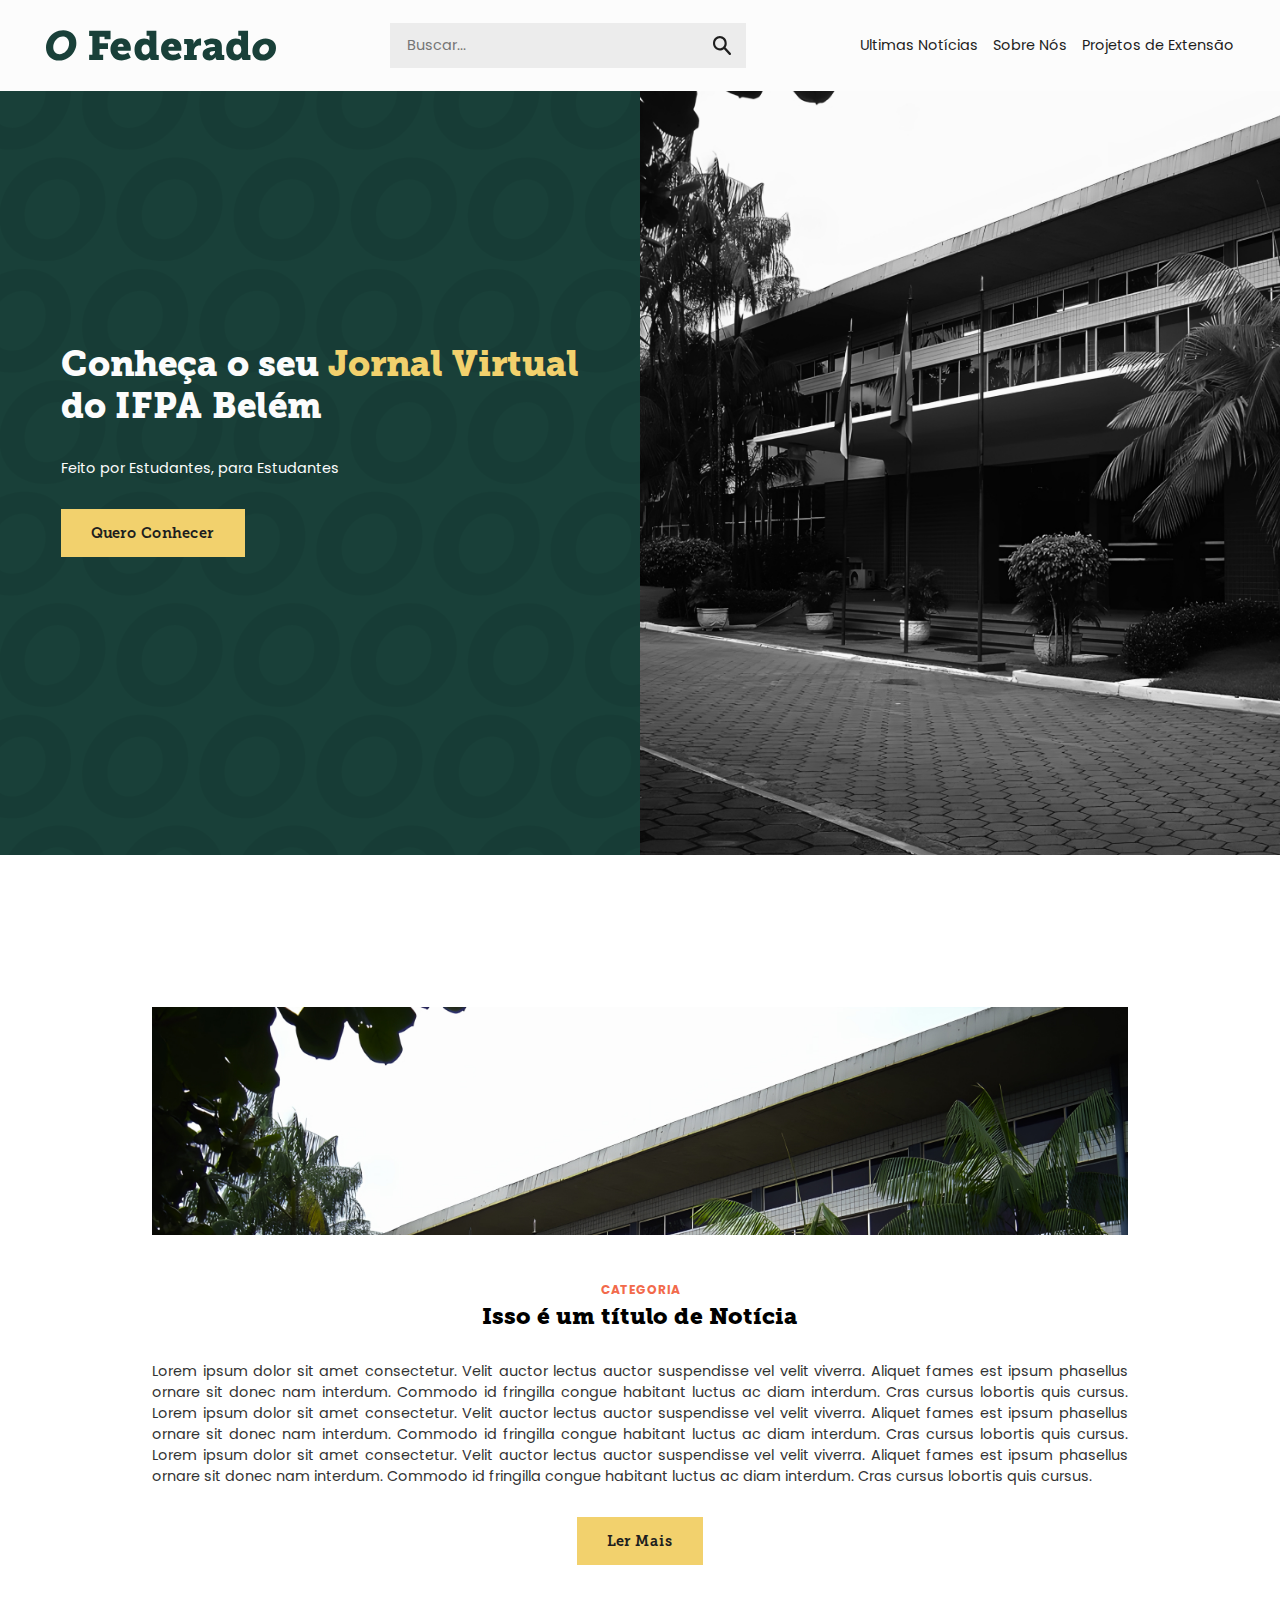
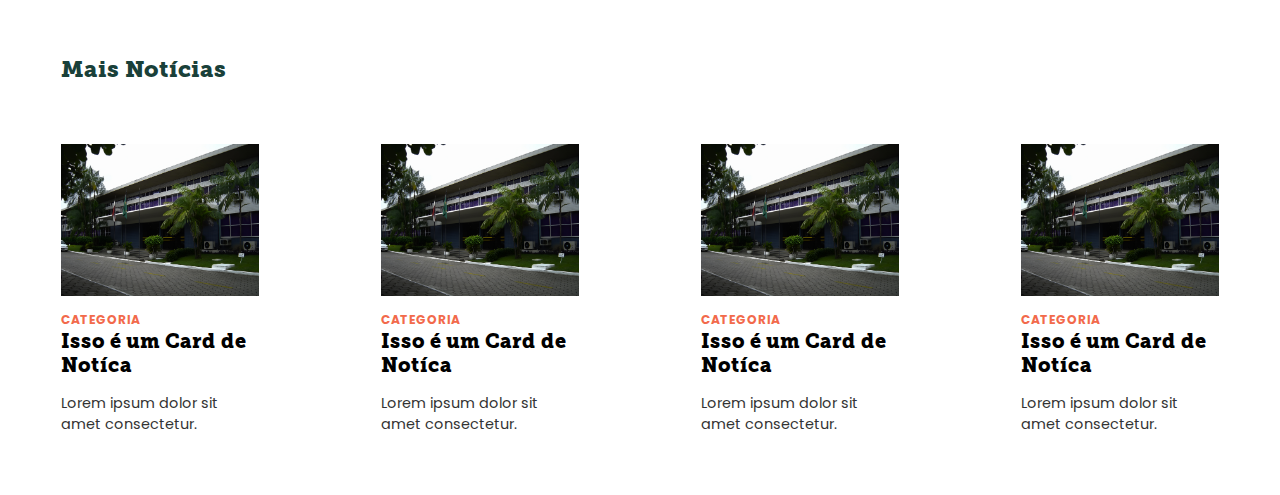
==== index.html @ c28ea8e1 "." ====
<!DOCTYPE html>
<html lang="pt">
  <head>
    <meta charset="UTF-8" />
    <meta name="viewport" content="width=device-width, initial-scale=1.0" />
    <title>O Federado</title>
    <link rel="stylesheet" href="styles/header.css" />
    <link rel="stylesheet" href="styles/home.css">
    <link rel="shortcut icon" href="images/favicon.png" type="image/x-icon" />
    <script defer src="scripts/menu.js"></script>
  </head>
  <body>
    <header class="header_desktop">
      <a href="" class="logo_desktop"
        ><img class="logo_img" src="images/logo.svg" alt=""
      /></a>

      <form action="post" class="search_box">
        <input class="search" type="search" placeholder="Buscar..." />
        <img class="search_btn_icon" src="images/search.svg" alt="" />
      </form>

      <nav class="menu_desktop">
        <li><a href="">Ultimas Notícias</a></li>
        <li><a href="">Sobre Nós</a></li>
        <li><a href="">Projetos de Extensão</a></li>
      </nav>
    </header>

    <header class="header_mobile">
      <a href="" class="logo_mobile"
        ><img class="logo_img" src="images/logo.svg" alt=""
      /></a>

      <img  class="menu_icon" src="images/menu.svg" alt="" onclick="openMenu()"/>
      
    </header>
    <div id="menu_mobile" class="menu_mobile menu_hiddem">
      <div class="top_content">
        <img class="close_icon" src="images/close_icon.svg" alt="" onclick="openMenu()"/>

        <form action="post" class="search_box">
          <input class="search" type="search" placeholder="Buscar..." />
          <img class="search_btn_icon" src="images/search.svg" alt="" />
        </form>

        <nav class="nav_mobile">
          <li><a href="">Ultimas Notícias</a></li>
          <li><a href="">Sobre Nós</a></li>
          <li><a href="">Projetos de Extensão</a></li>
        </nav>
      </div>

      <div class="social_content">
        <span class="social insta"
          ><img src="images/instagram_icon.svg" alt=""
        /></span>
        <span class="social x"><img src="images/x_icon.svg" alt="" /></span>
      </div>
    </div>

    <section class="hero_section">
        <div class="hero_content">
            <h1>Conheça o seu <b>Jornal Virtual</b> do IFPA Belém</h1>
            <h4>Feito por Estudantes, para Estudantes</h4>
            <a href="" class="primary_btn">Quero Conhecer</a>
        </div>
        <div class="hero_img"></div>
    </section>
    
    <section class="ultima_noticia">
        <div class="top_noticia">
            <div class="titulo_noticia">
                <h6>CATEGORIA</h6>
                <h2>Isso é um título de Notícia</h2>
            </div>
            <div class="img_noticia"></div>
        </div>
        <div class="conteudo_noticia"> <p>Lorem ipsum dolor sit amet consectetur. Velit auctor lectus auctor suspendisse vel velit viverra. Aliquet fames est ipsum phasellus ornare sit donec nam interdum. Commodo id fringilla congue habitant luctus ac diam interdum. Cras cursus lobortis quis cursus. Lorem ipsum dolor sit amet consectetur. Velit auctor lectus auctor suspendisse vel velit viverra. Aliquet fames est ipsum phasellus ornare sit donec nam interdum. Commodo id fringilla congue habitant luctus ac diam interdum. Cras cursus lobortis quis cursus. Lorem ipsum dolor sit amet consectetur. Velit auctor lectus auctor suspendisse vel velit viverra. Aliquet fames est ipsum phasellus ornare sit donec nam interdum. Commodo id fringilla congue habitant luctus ac diam interdum. Cras cursus lobortis quis cursus.</p>
        </div>
        <a href="" class="primary_btn">Ler Mais</a>
    </section>

    <section class="mais_noticias">
        <h3>Mais Notícias</h3>
        <div class="grid_noticias">
            <a class="card_noticia">
                <div class="card_img"></div>
                <div class="title_card">
                    <h6>CATEGORIA</h6>
                    <h4>Isso é um Card de Notíca</h4>
                </div>
                <p>Lorem ipsum dolor sit amet consectetur. </p>
            </a>
            <a class="card_noticia">
                <div class="card_img"></div>
                <div class="title_card">
                    <h6>CATEGORIA</h6>
                    <h4>Isso é um Card de Notíca</h4>
                </div>
                <p>Lorem ipsum dolor sit amet consectetur. </p>
            </a>
            <a class="card_noticia">
                <div class="card_img"></div>
                <div class="title_card">
                    <h6>CATEGORIA</h6>
                    <h4>Isso é um Card de Notíca</h4>
                </div>
                <p>Lorem ipsum dolor sit amet consectetur. </p>
            </a>
            <a class="card_noticia">
                <div class="card_img"></div>
                <div class="title_card">
                    <h6>CATEGORIA</h6>
                    <h4>Isso é um Card de Notíca</h4>
                </div>
                <p>Lorem ipsum dolor sit amet consectetur. </p>
            </a>
        </div>
    </section>

    
    </body>
</html>
---- styles/header.css ----
@import url('https://fonts.googleapis.com/css2?family=Poppins:wght@200;300;400;500;600;700;800;900&display=swap');

:root{
    --verde: #194039;
    --amarelo: #F2D16D;
    --ouro: #D9AA55;
    --salmao: #F26A4B;
    --branco: #FCFCFC;
    --preto: #1E1E1E;
    --cinza: #333333;
    --cinza-claro: #ececec;
}

*{
    border: none;
    outline: none;
    margin: 0;
    text-decoration: none;
    box-sizing: border-box;
    list-style: none;
    font-family: 'Poppins';
    font-size: 1rem;
    transition: all 300ms ease-in-out;
}

.header_mobile{
    display: none;
}

.menu_mobile{
    display: none;
}

.header_desktop{
    width: 100%;
    height: 3rem;
    position: fixed;
    z-index: 0;
    background-color: var(--branco);
    display: flex;
    flex-direction: row;
    align-items: center;
    padding: 3rem;
    justify-content: space-between;
}

.logo_desktop{
    height: 2rem;
}

.logo_img{
    height: 100%;
}

.menu_desktop{
    display: flex;
    flex-direction: row;
    align-items: center;
    gap: 1rem;
}

.menu_desktop a{
    color: var(--preto);
}

.search_box{
    background-color: var(--cinza-claro);
    padding: .5rem 1rem;
    height: 3rem;
    width: 30%;
    display: flex;
    justify-content: space-between;
    align-items: center;
}

.search{
    background-color: transparent;
    width: 100%;
}

.search_btn_icon{
    height: 60%;
}


@media screen and (max-width: 1000px){
    .header_desktop{
        display: none;
    }

    .header_mobile{
        width: 100%;
        position: fixed;
        z-index: 0;
        height: 3rem;
        background-color: var(--branco);
        display: flex;
        flex-direction: row;
        align-items: center;
        padding: 3rem;
        justify-content: space-between;
    }

    .logo_mobile{
        height: 2rem;
    }

    .menu_icon, .close_icon{
        height: 1.5rem;
    }

    
    .menu_mobile{
        display: flex;
        flex-direction: column;
        align-items: flex-end;
        right: 0;
        padding: 2rem 3rem;
        justify-content: space-between;
        background-color: var(--verde);
        height: 100vh;
        position: fixed;
        width: 50%;
        z-index: 1;
    }
    
    .menu_hiddem{
        display: none
    }

    .top_content{
        display: flex;
        flex-direction: column;
        align-items: flex-end;
        gap: 2rem;
    }

    .nav_mobile{
        display: flex;
        flex-direction: column;
        align-items: flex-end;
    }

    .nav_mobile li {
        text-align: right;
    }

    .nav_mobile a{
        color: var(--branco);
    }

    .search_box{
        background-color: var(--cinza-claro);
        padding: .5rem 1rem;
        height: 3rem;
        width: 100%;
        display: flex;
        justify-content: space-between;
        align-items: center;
    }

    .social_content{
        display: flex;
        gap: 1rem;
    }

    .social{
        width: 2rem;
        height: 2rem;
        padding: .5rem;
        display: flex;
        justify-content: center;
        align-items: center;
        border-radius: 50%;
        
    }

    .social img{
        width: 100%;
    }

    .insta{
        background-color: #F24B73;
    }

    .x{
        background-color: #000000;
    }

}
---- styles/home.css ----
@import url('https://fonts.googleapis.com/css2?family=Poppins:wght@200;300;400;500;600;700;800;900&display=swap');

@font-face {
    font-family: 'MuseoSlab';
    src: url(MuseoSlab/MuseoSlab-500.ttf);
    font-weight: 500;
}

@font-face {
    font-family: 'MuseoSlab';
    src: url(MuseoSlab/MuseoSlab-700.ttf);
    font-weight: 700;
}

@font-face {
    font-family: 'MuseoSlab';
    src: url(MuseoSlab/MuseoSlab-900.ttf);
    font-weight: 900;
}

:root{
    --verde: #194039;
    --amarelo: #F2D16D;
    --ouro: #D9AA55;
    --salmao: #F26A4B;
    --branco: #FCFCFC;
    --preto: #1E1E1E;
    --cinza: #333333;
    --cinza-claro: #ececec;
}

*{
    border: none;
    outline: none;
    margin: 0;
    text-decoration: none;
    box-sizing: border-box;
    list-style: none;
    font-family: 'Poppins';
    font-size: .95rem;
    transition: all 300ms ease-in-out;
}

body{
    width: 100%;
    height: 100vh;
}

/*BOTÃO*/

.primary_btn{
    padding: 1rem 2rem;
    font-family: 'MuseoSlab';
    color: var(--preto);
    font-weight: 700;
    display: flex;
    justify-content: center;
    width: fit-content;
    background-color: var(--amarelo);
}

.primary_btn:hover{
    background-color: #ceb25d;
}


/*HERO SECTION*/

.hero_section{
    width: 100%;
    height:95vh;
    display: flex;
    padding-top: 3rem;
    flex-direction: row;
    gap: 0;
    background-color: var(--verde);
}

.hero_content{
    background-image: url(/images/texture.svg);
    width: 50%;
    background-size: auto;
    height: 100%;
    padding: 4rem;
    display: flex;
    gap: 2rem;
    flex-direction: column;
    justify-content: center;
    
}

.hero_content h1{
    color: var(--branco);
    font-family: 'MuseoSlab';
    font-weight: 900;
    font-size: 2.3rem;
}

.hero_content h1 b{
    color: var(--amarelo);
    font-family: 'MuseoSlab';
    font-weight: 900;
    font-size: 2.3rem;
}

.hero_content h4{
    font-size: .95rem;
    font-weight: 400;
    color: var(--branco)
}

.hero_img{
    background-image: url(/images/ifpa_gray.jpg);
    background-size: cover;
    width: 50%;   
}

@media screen and (max-width: 800px){
    .hero_section{
        width: 100%;
        height:95vh;
        display: flex;
        padding-top: 3rem;
        background-image: url(/images/ifpa_gray.jpg);
        gap: 0;

    }

    .hero_content{
        background-image: url(/images/texture.svg);
        width: 100%;
        background-size: auto;
        height: 100%;
        padding: 4rem;
        display: flex;
        gap: 2rem;
        flex-direction: column;
        justify-content: flex-end;
        
    }

    .hero_img{
        display: none;
    }
}


/*ULTIMA NOTICIA*/
.ultima_noticia{
    display: flex;
    width: 100%;
    gap: 2rem;
    align-items: center;
    flex-direction: column;
    padding: 10rem;
    padding-bottom: 4rem;
}

.top_noticia{
    display: flex;
    flex-direction: column-reverse;
    align-items: center;
    width: 100%;
    gap: 3rem;
}

.titulo_noticia{
    display: flex;
    flex-direction: column;
    gap: .3rem;
    text-align: center;
    align-items: center;
}

.titulo_noticia h2{
    font-family: 'MuseoSlab';
    font-weight: 900;
    font-size: 1.5rem;
}

.titulo_noticia h6{
    font-weight: 700;
    font-size: .8rem;
    color: var(--salmao);
}

.img_noticia{
    width: 100%;
    height: 15rem;
    background-image: url(/images/ifpa_imagem.jpg);
    background-size: cover;
}

.conteudo_noticia p{
    color: var(--cinza);
    text-align: justify;
}

@media screen and (max-width: 800px){
    .ultima_noticia{
        padding: 4rem;
    }

    .top_noticia{
        flex-direction: column;
    }

    .img_noticia{
        width: 100%;
        height: 20rem;
    }
}


/*MAIS NOTICIAS*/
.mais_noticias{
    padding: 2rem 4rem;
    display: flex;
    flex-direction: column;
    gap: 2rem;
}

.mais_noticias h3{
    font-family: 'MuseoSlab';
    font-weight: 900;
    font-size: 1.5rem;
    color: var(--verde);
}

.grid_noticias{
    display: grid;
    margin: 0rem -4rem;
    grid-template-columns: repeat(auto-fill, minmax(18rem, 1fr));
}


.card_noticia{
    display: flex;
    width: 100%;
    padding: 2rem 4rem;
    flex-direction: column;
    gap: 1rem;
}

.card_noticia:hover{
    background-color: var(--cinza-claro);
}
.card_noticia h6{
    font-weight: 700;
    font-size: .8rem;
    color: var(--salmao);
}

.card_noticia h4{
    font-family: 'MuseoSlab';
    font-weight: 900;
    font-size: 1.3rem;
}

.card_noticia p{
    color: var(--cinza);
    text-align: left;
}

.card_img{
    background-image: url(/images/ifpa_imagem.jpg);
    background-size: cover;
    width: 100%;
    height: 10rem;
}
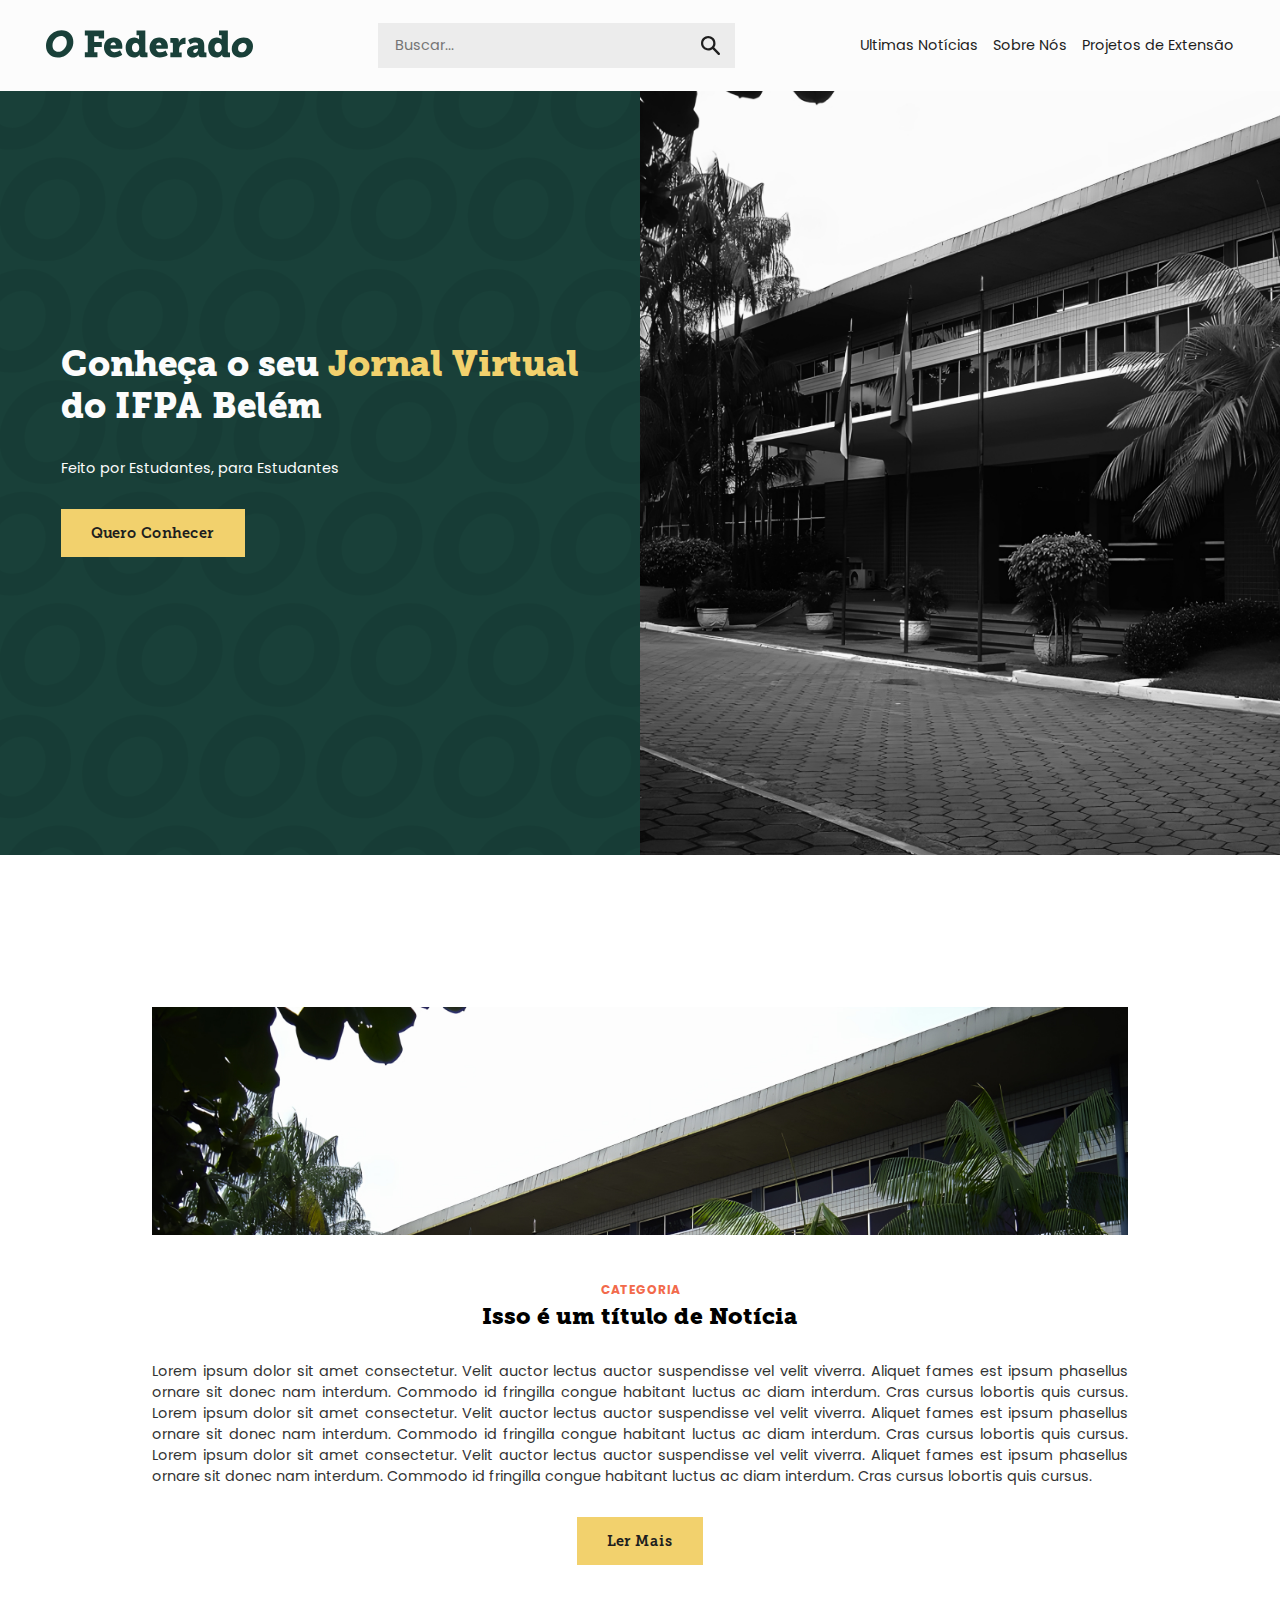
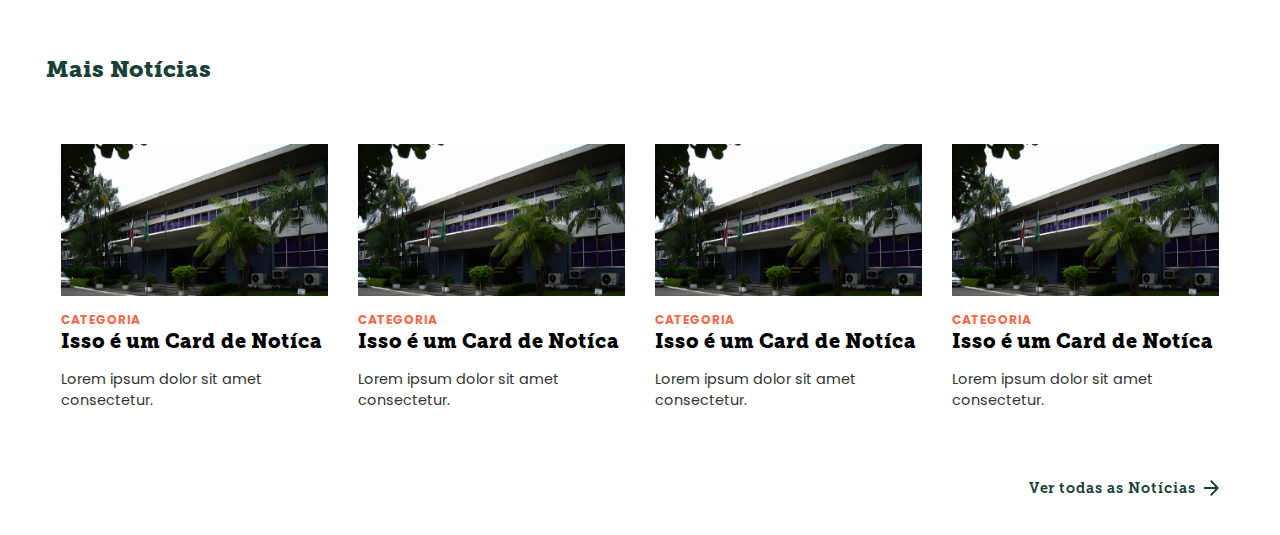
==== commit b48acc38: "." ====
--- a/index.html
+++ b/index.html
@@ -117,6 +117,9 @@
                 <p>Lorem ipsum dolor sit amet consectetur. </p>
             </a>
         </div>
+        <div class="sub_btn_content">
+          <a href="" class="sub_btn">Ver todas as Notícias <img src="images/seta_verde.svg" alt=""></a>
+        </div>
     </section>
 
     
--- a/styles/header.css
+++ b/styles/header.css
@@ -49,7 +49,7 @@
 }
 
 .logo_img{
-    height: 100%;
+    height: 90%;
 }
 
 .menu_desktop{
--- a/styles/home.css
+++ b/styles/home.css
@@ -63,6 +63,32 @@
     background-color: #ceb25d;
 }
 
+.sub_btn_content{
+    display: flex;
+    width: 100%;
+    justify-content: flex-end;
+}
+
+.sub_btn{
+    color: var(--verde);
+    display: flex;
+    font-family: 'MuseoSlab';
+    font-weight: 700;
+    gap: .5rem;
+    align-items: center;
+    width: fit-content;
+    padding: .5rem 1rem;
+    justify-content: flex-end;
+}
+
+.sub_btn img{
+    height: 1rem;
+}
+
+
+.sub_btn:hover{
+    background-color: var(--cinza-claro);
+}
 
 /*HERO SECTION*/
 
@@ -77,7 +103,7 @@
 }
 
 .hero_content{
-    background-image: url(/images/texture.svg);
+    background-image: url(../images/texture.svg);
     width: 50%;
     background-size: auto;
     height: 100%;
@@ -110,7 +136,7 @@
 }
 
 .hero_img{
-    background-image: url(/images/ifpa_gray.jpg);
+    background-image: url(../images/ifpa_gray.jpg);
     background-size: cover;
     width: 50%;   
 }
@@ -121,17 +147,18 @@
         height:95vh;
         display: flex;
         padding-top: 3rem;
-        background-image: url(/images/ifpa_gray.jpg);
+        background-image: url(../images/ifpa_gray.jpg);
+        background-size: cover;
         gap: 0;
 
     }
 
     .hero_content{
-        background-image: url(/images/texture.svg);
+        background-image: url(../images/texture.svg);
         width: 100%;
         background-size: auto;
         height: 100%;
-        padding: 4rem;
+        padding: 3rem;
         display: flex;
         gap: 2rem;
         flex-direction: column;
@@ -187,7 +214,7 @@
 .img_noticia{
     width: 100%;
     height: 15rem;
-    background-image: url(/images/ifpa_imagem.jpg);
+    background-image: url(../images/ifpa_imagem.jpg);
     background-size: cover;
 }
 
@@ -198,7 +225,7 @@
 
 @media screen and (max-width: 800px){
     .ultima_noticia{
-        padding: 4rem;
+        padding: 3rem;
     }
 
     .top_noticia{
@@ -214,7 +241,7 @@
 
 /*MAIS NOTICIAS*/
 .mais_noticias{
-    padding: 2rem 4rem;
+    padding: 2rem 3rem;
     display: flex;
     flex-direction: column;
     gap: 2rem;
@@ -229,15 +256,14 @@
 
 .grid_noticias{
     display: grid;
-    margin: 0rem -4rem;
+    margin: 0rem;
     grid-template-columns: repeat(auto-fill, minmax(18rem, 1fr));
 }
 
-
 .card_noticia{
     display: flex;
     width: 100%;
-    padding: 2rem 4rem;
+    padding: 2rem 1rem;
     flex-direction: column;
     gap: 1rem;
 }
@@ -263,8 +289,8 @@
 }
 
 .card_img{
-    background-image: url(/images/ifpa_imagem.jpg);
+    background-image: url(../images/ifpa_imagem.jpg);
     background-size: cover;
     width: 100%;
     height: 10rem;
-}+}
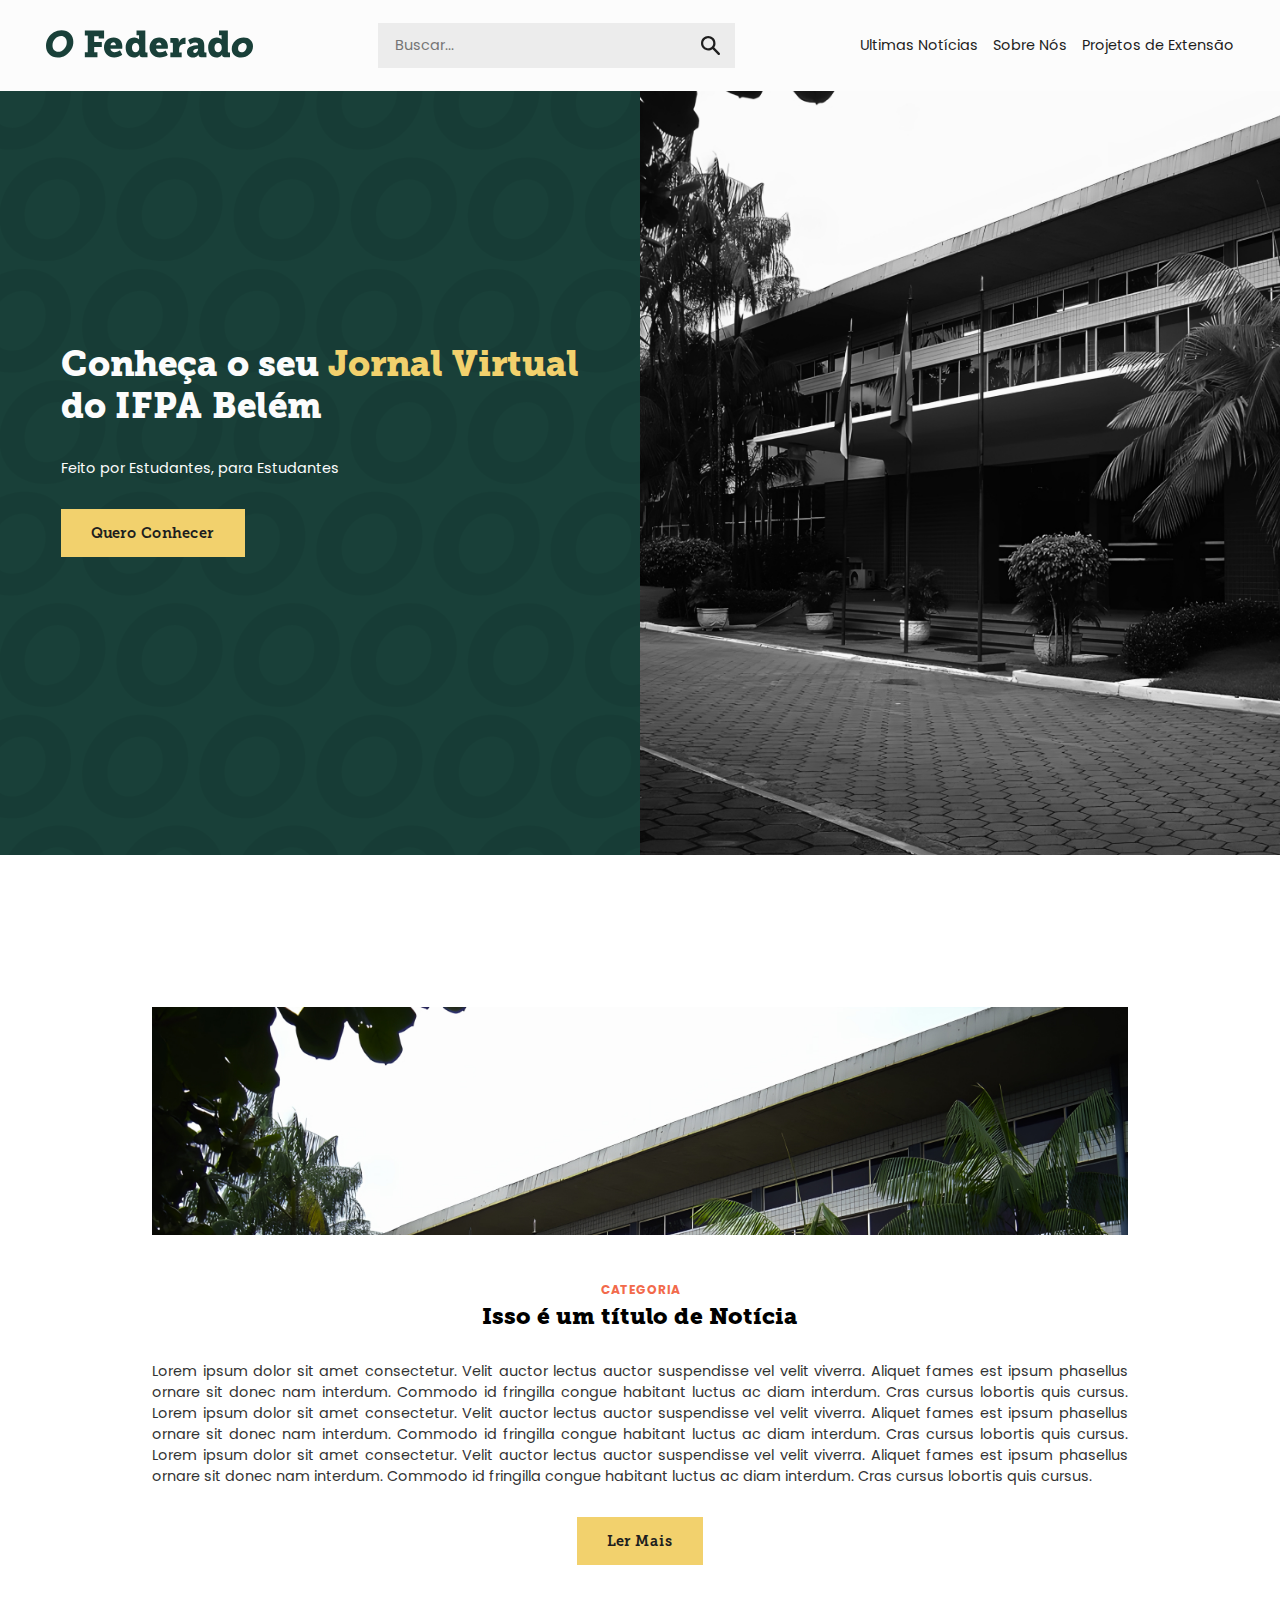
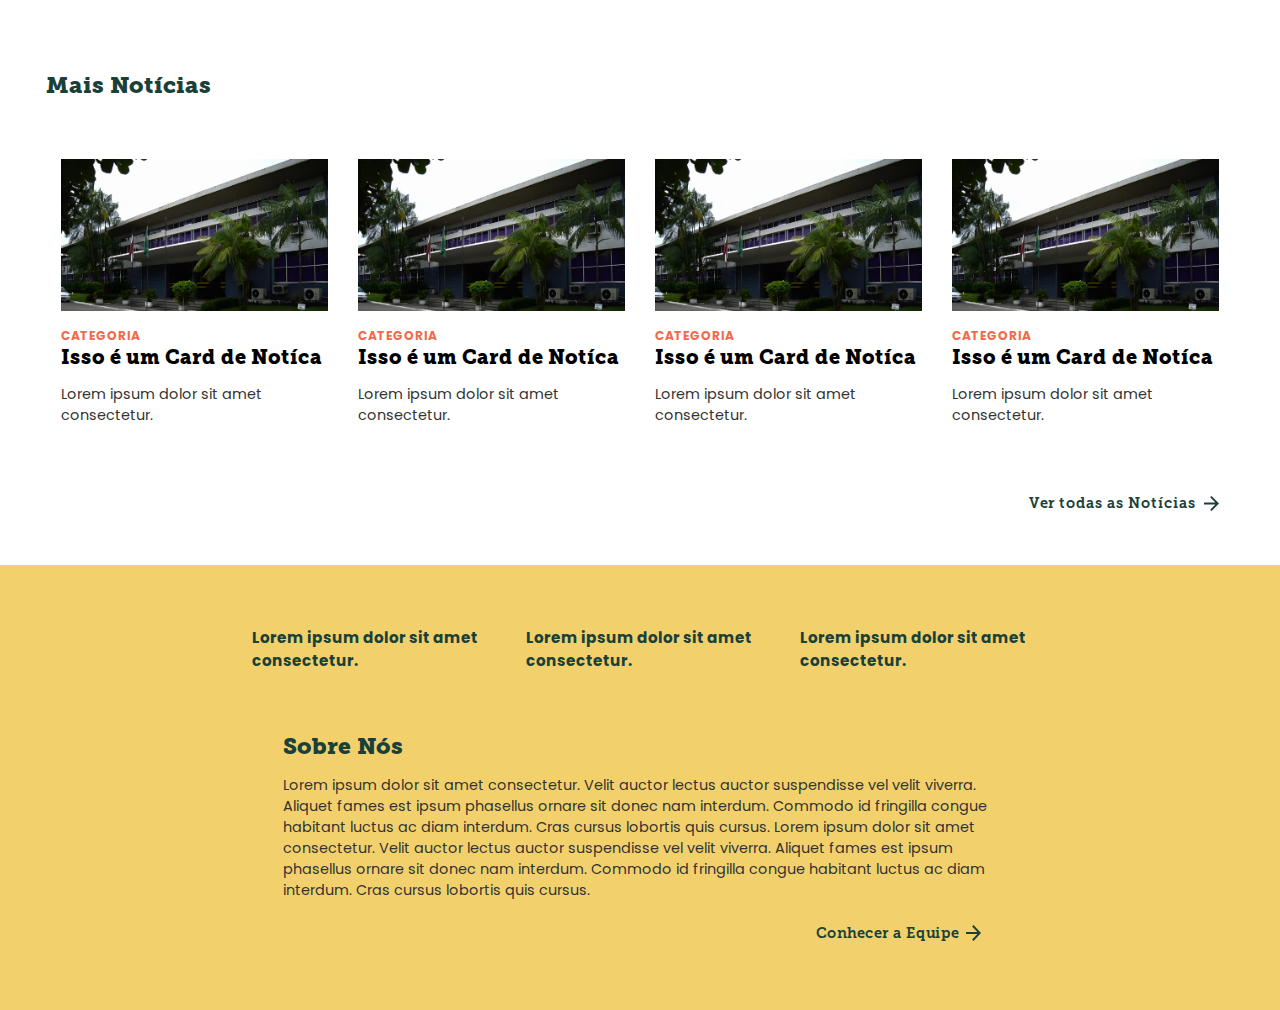
==== commit 4e7ebe0b: "." ====
--- a/index.html
+++ b/index.html
@@ -9,7 +9,7 @@
     <link rel="shortcut icon" href="images/favicon.png" type="image/x-icon" />
     <script defer src="scripts/menu.js"></script>
   </head>
-  <body>
+  <body id="body">
     <header class="header_desktop">
       <a href="" class="logo_desktop"
         ><img class="logo_img" src="images/logo.svg" alt=""
@@ -58,6 +58,7 @@
         <span class="social x"><img src="images/x_icon.svg" alt="" /></span>
       </div>
     </div>
+    <div id="bg_menu" class="bg_menu menu_hiddem" onclick="openMenu()"></div>
 
     <section class="hero_section">
         <div class="hero_content">
@@ -122,6 +123,20 @@
         </div>
     </section>
 
+    <section class="sobre_nos">
+      <div class="grid_text_sobre">
+        <div class="text_sobre">Lorem ipsum dolor sit amet consectetur. </div>
+        <div class="text_sobre">Lorem ipsum dolor sit amet consectetur. </div>
+        <div class="text_sobre">Lorem ipsum dolor sit amet consectetur. </div>
+      </div>
+      <div class="content_sobre">
+        <h3>Sobre Nós</h3>
+        <p>Lorem ipsum dolor sit amet consectetur. Velit auctor lectus auctor suspendisse vel velit viverra. Aliquet fames est ipsum phasellus ornare sit donec nam interdum. Commodo id fringilla congue habitant luctus ac diam interdum. Cras cursus lobortis quis cursus. Lorem ipsum dolor sit amet consectetur. Velit auctor lectus auctor suspendisse vel velit viverra. Aliquet fames est ipsum phasellus ornare sit donec nam interdum. Commodo id fringilla congue habitant luctus ac diam interdum. Cras cursus lobortis quis cursus. </p>
+        <div class="sub_btn_content">
+          <a href="" class="sub_btn">Conhecer a Equipe<img src="images/seta_verde.svg" alt=""></a>
+        </div>
+      </div>
+    </section>
     
     </body>
 </html>
--- a/styles/header.css
+++ b/styles/header.css
@@ -27,7 +27,7 @@
     display: none;
 }
 
-.menu_mobile{
+.menu_mobile, .bg_menu{
     display: none;
 }
 
@@ -84,6 +84,10 @@
 
 
 @media screen and (max-width: 1000px){
+    .static{
+        overflow: hidden;
+    }
+
     .header_desktop{
         display: none;
     }
@@ -109,7 +113,15 @@
         height: 1.5rem;
     }
 
-    
+    .bg_menu{
+        width: 100%;
+        z-index: 1;
+        height: 100vh;
+        display: block;
+        background-color: #00000049;
+        position: fixed;
+    }
+
     .menu_mobile{
         display: flex;
         flex-direction: column;
@@ -121,7 +133,7 @@
         height: 100vh;
         position: fixed;
         width: 50%;
-        z-index: 1;
+        z-index: 2;
     }
     
     .menu_hiddem{
--- a/styles/home.css
+++ b/styles/home.css
@@ -241,7 +241,7 @@
 
 /*MAIS NOTICIAS*/
 .mais_noticias{
-    padding: 2rem 3rem;
+    padding: 3rem;
     display: flex;
     flex-direction: column;
     gap: 2rem;
@@ -294,3 +294,66 @@
     width: 100%;
     height: 10rem;
 }
+
+
+/*SOBRE NÓS*/
+
+.sobre_nos{
+    background-color: var(--amarelo);
+    display: flex;
+    align-items: center;
+    flex-direction: column;
+    gap: 4rem;
+    padding: 4rem 3rem;
+}
+
+.sobre_nos h3{
+    font-family: 'MuseoSlab';
+    font-weight: 900;
+    font-size: 1.5rem;
+    color: var(--verde);
+}
+
+.grid_text_sobre{
+    display: flex;
+    justify-content: space-between;
+    gap: 3rem;
+    
+}
+
+.text_sobre{
+    font-size: 1rem;
+    max-width: 15rem;
+    font-weight: 700;
+    color: var(--verde);
+}
+
+.content_sobre{
+    width: 60%;
+    display: flex;
+    flex-direction: column;
+    gap: 1rem;
+}
+
+.content_sobre p{
+    color: var(--cinza);
+    text-align: left;
+}
+
+
+@media screen and (max-width: 800px){
+    .grid_text_sobre{
+        display: flex;
+        flex-direction: column;
+        justify-content: center;
+        gap: 1rem;
+    }
+
+    .text_sobre{
+        text-align: center;
+    }
+
+    .content_sobre{
+        width: 100%;
+    }
+}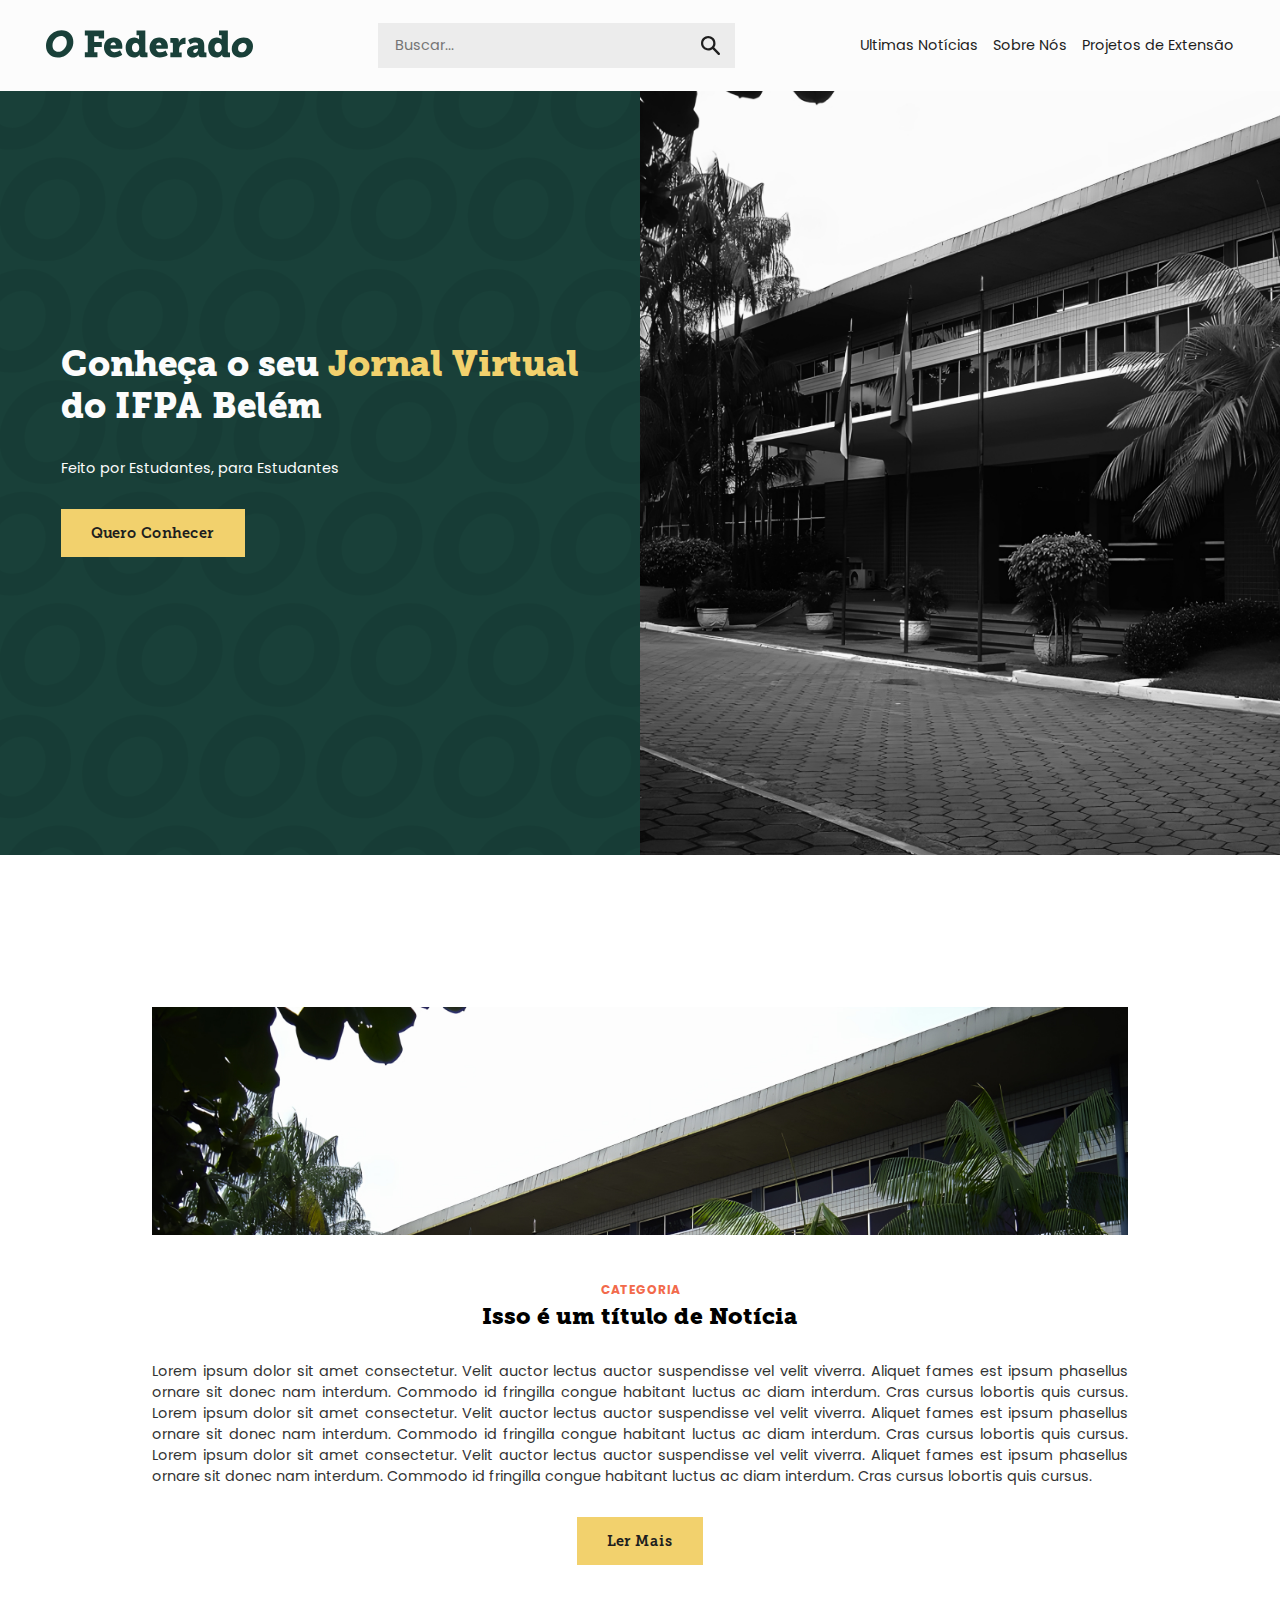
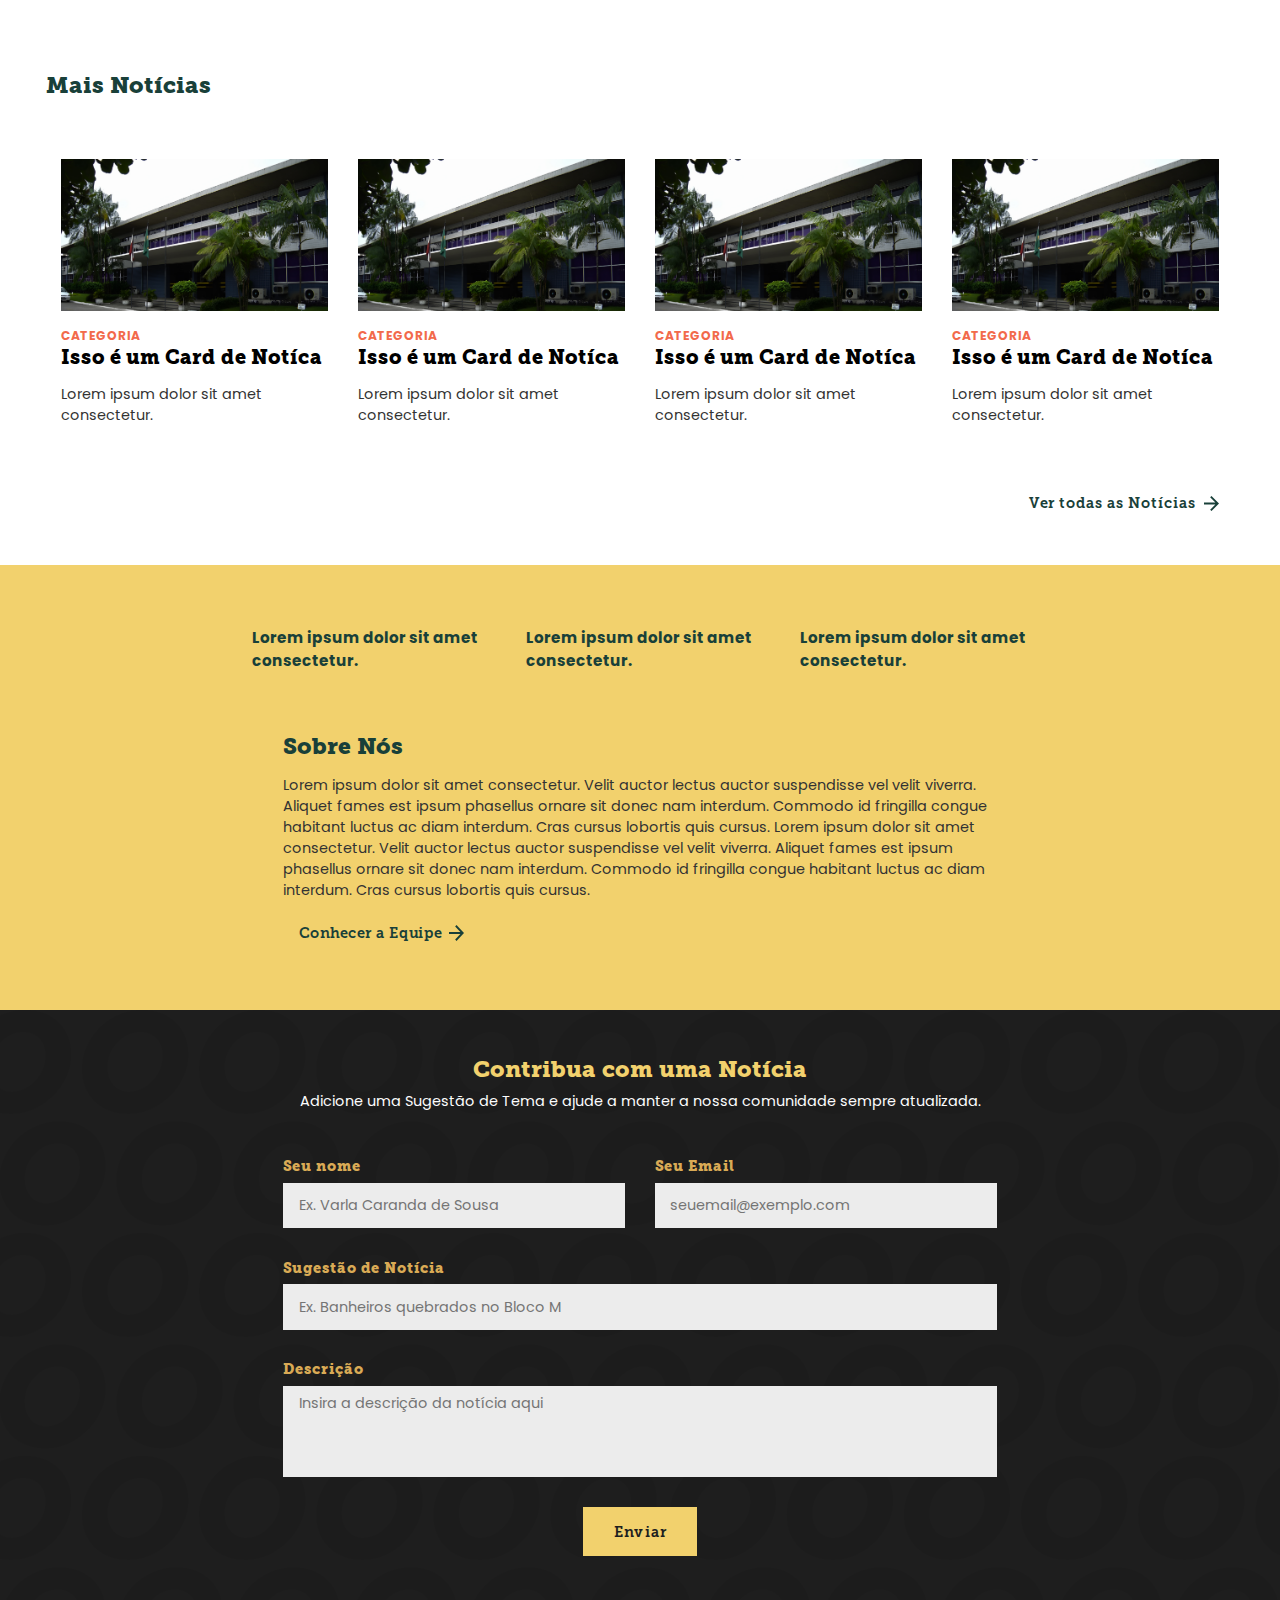
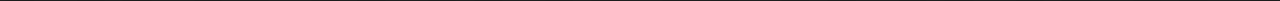
==== commit dc479715: "." ====
--- a/index.html
+++ b/index.html
@@ -137,6 +137,38 @@
         </div>
       </div>
     </section>
+
+    <section class="sugestao_materia">
+      <div class="bg_sugestao">
+        <div class="title_sugestao">
+          <h3>Contribua com uma Notícia</h3>
+          <h4>Adicione uma Sugestão de Tema e ajude a manter a nossa comunidade sempre atualizada.</h4>
+        </div>
+        <form action="" class="form_sugestao">
+          <div class="content_nome_email">
+            <label for="nome">Seu nome
+              <input type="text" name="nome" id="nome" class="input_sugestao" placeholder="Ex. Varla Caranda de Sousa">
+            </label>
+    
+            <label for="email">Seu Email
+              <input type="email" name="email" id="email" class="input_sugestao" placeholder="seuemail@exemplo.com">
+            </label>
+          </div>
+  
+          <label for="sugestao">Sugestão de Notícia
+            <input type="text" name="sugestao" id="sugestao" class="input_sugestao" placeholder="Ex. Banheiros quebrados no Bloco M">
+          </label>
+  
+          <label for="descricao">Descrição
+            <textarea name="descricao" id="descricao" class="text_sugestao" placeholder="Insira a descrição da notícia aqui"></textarea>
+          </label>
+  
+          <div class="content_submit">
+            <input type="submit" class="primary_btn" value="Enviar">
+          </div>
+        </form>
+      </div>
+    </section>
     
     </body>
 </html>
--- a/styles/header.css
+++ b/styles/header.css
@@ -174,6 +174,7 @@
     .social_content{
         display: flex;
         gap: 1rem;
+        padding-bottom: 3rem;
     }
 
     .social{
--- a/styles/home.css
+++ b/styles/home.css
@@ -297,7 +297,6 @@
 
 
 /*SOBRE NÓS*/
-
 .sobre_nos{
     background-color: var(--amarelo);
     display: flex;
@@ -338,6 +337,14 @@
 .content_sobre p{
     color: var(--cinza);
     text-align: left;
+}
+
+.content_sobre .sub_btn_content{
+    justify-content: flex-start;
+}
+
+.content_sobre .sub_btn:hover{
+    background-color: #ceb25d;
 }
 
 
@@ -356,4 +363,97 @@
     .content_sobre{
         width: 100%;
     }
+}
+
+/*SUGESTÃO DE NOTÍCIA*/
+.sugestao_materia{
+    background-color: var(--preto);   
+}
+
+.bg_sugestao{
+    padding: 3rem;
+    width: 100%;
+    height: 100%;
+    display: flex;
+    flex-direction: column;
+    align-items: center;
+    gap: 3rem;
+    background-image: url(../images/texture.svg);
+}
+
+.title_sugestao{
+    display: flex;
+    flex-direction: column;
+    gap: .5rem;
+}
+
+.title_sugestao h3{
+    font-family: 'MuseoSlab';
+    font-weight: 900;
+    font-size: 1.5rem;
+    text-align: center;
+    color: var(--amarelo);
+}
+
+.title_sugestao h4{
+    font-size: .95rem;
+    font-weight: 400;
+    text-align: center;
+    color: var(--branco)
+}
+
+.form_sugestao{
+    width: 60%;
+    display: grid;
+    grid-template-columns: repeat(1fr);
+    gap: 2rem;
+}
+
+.form_sugestao label{
+    display: flex;
+    width: 100%;
+    gap: .5rem;
+    flex-direction: column;
+    color: var(--ouro);
+    font-family: 'MuseoSlab';
+    font-weight: 900;
+}
+
+.content_nome_email{
+    display: grid;
+    grid-template-columns: 1fr 1fr;
+    gap: 2rem;
+}
+
+.input_sugestao{
+    background-color: var(--cinza-claro);
+    padding: .5rem 1rem;
+    height: 3rem;
+
+}
+
+.text_sugestao{
+    background-color: var(--cinza-claro);
+    padding: .5rem 1rem;
+    height: 6rem;
+    resize: none;
+}
+
+.content_submit{
+    display: flex;
+    justify-content: center;
+    width: 100%;
+}
+
+@media screen and (max-width: 800px){
+    .form_sugestao{
+        width: 100%;
+    }
+
+}
+
+@media screen and (max-width: 1000px){
+    .content_nome_email{
+        grid-template-columns: 1fr;
+    }
 }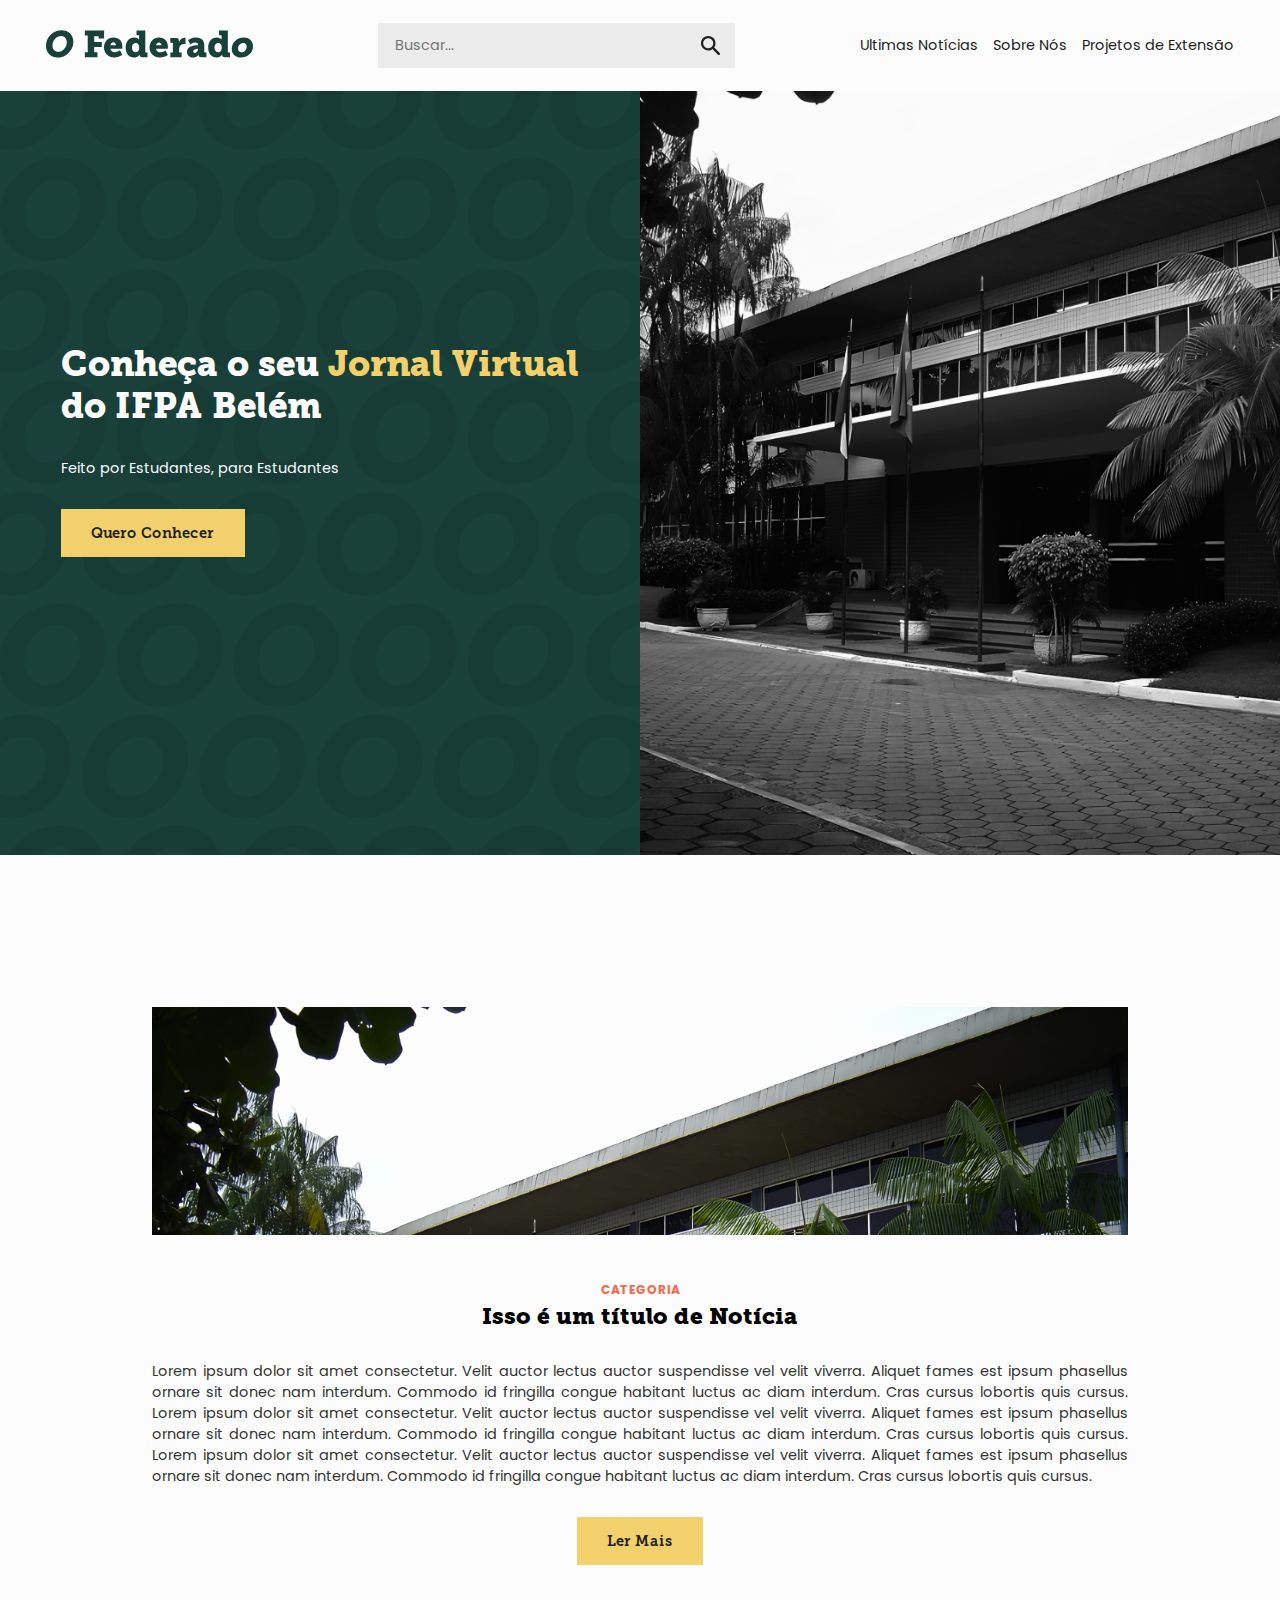
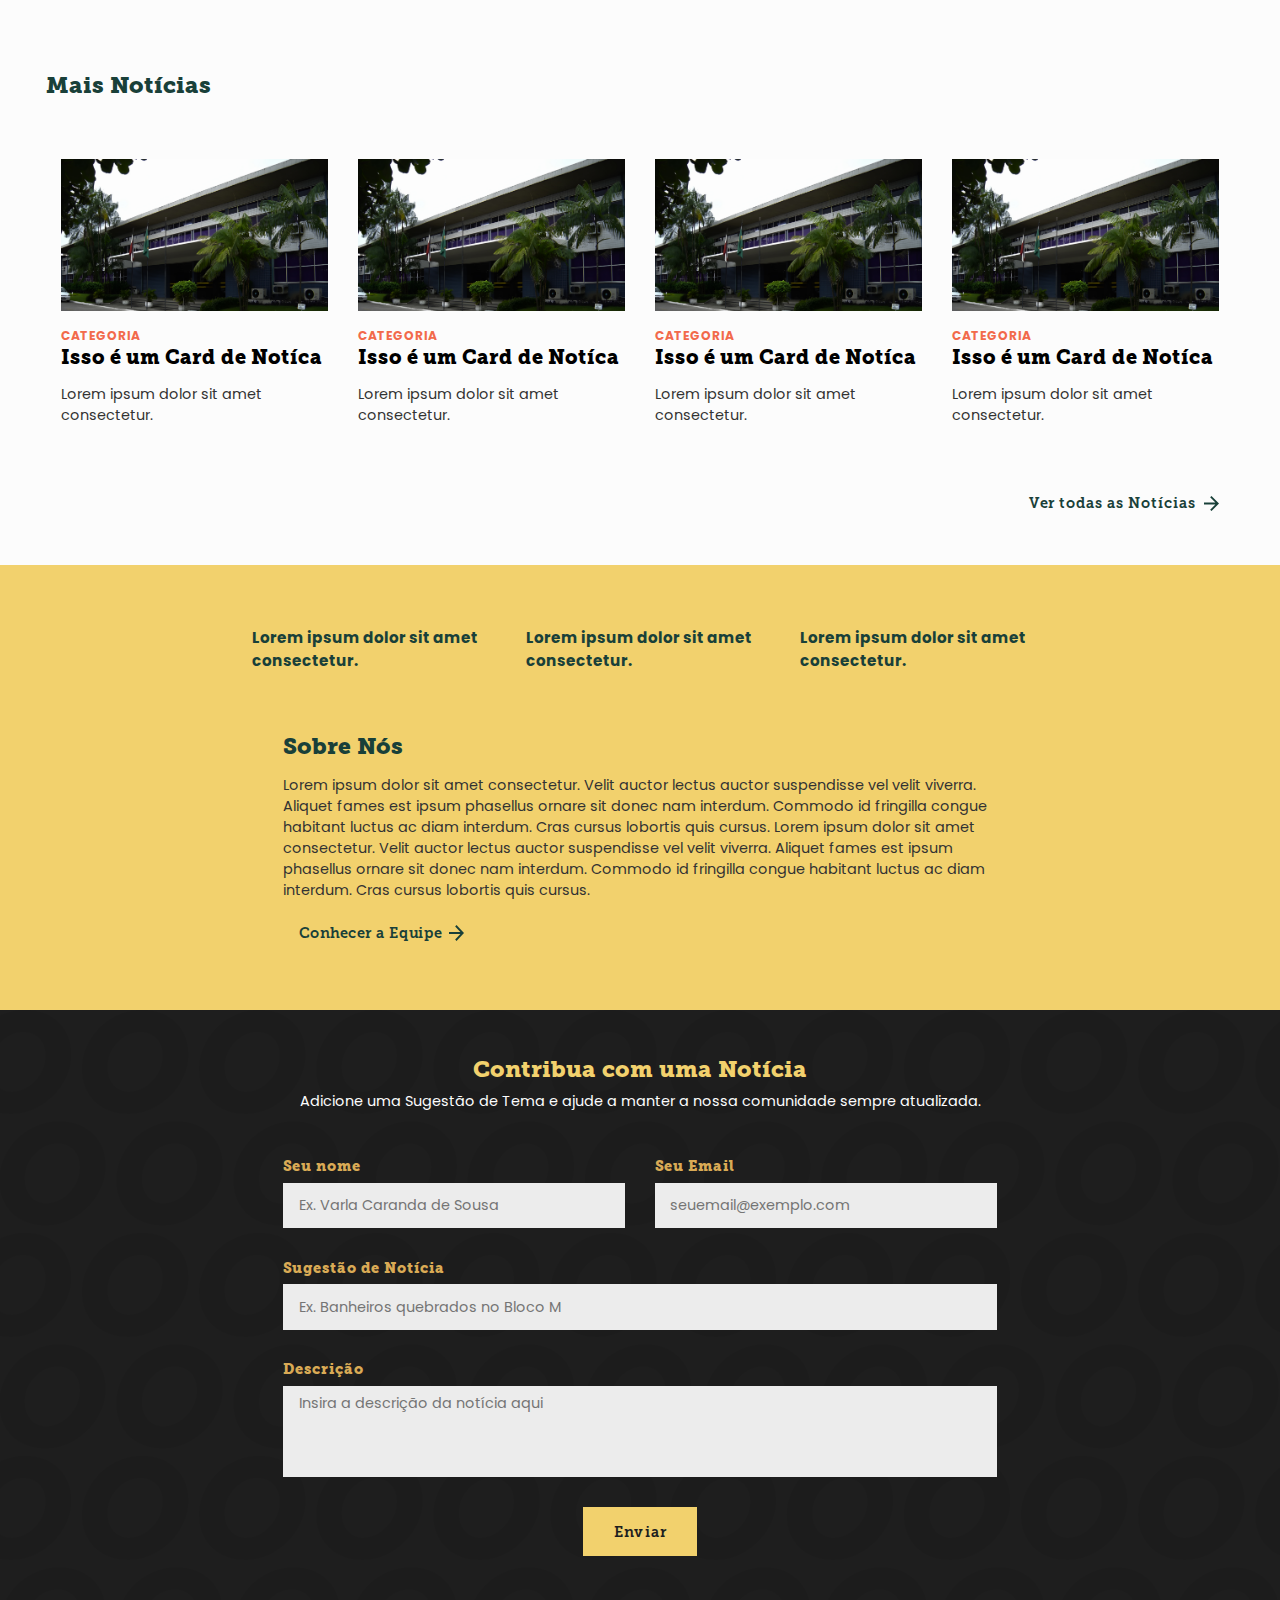
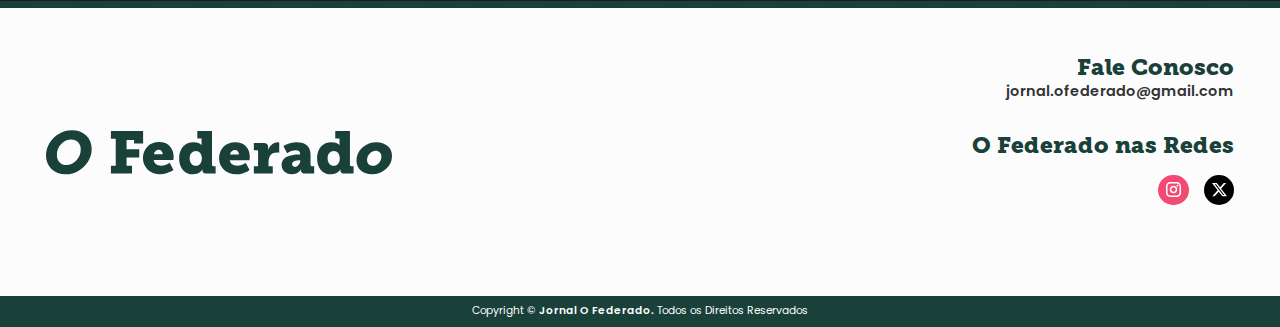
==== commit 97ea57ff: "." ====
--- a/index.html
+++ b/index.html
@@ -5,7 +5,7 @@
     <meta name="viewport" content="width=device-width, initial-scale=1.0" />
     <title>O Federado</title>
     <link rel="stylesheet" href="styles/header.css" />
-    <link rel="stylesheet" href="styles/home.css">
+    <link rel="stylesheet" href="styles/index.css">
     <link rel="shortcut icon" href="images/favicon.png" type="image/x-icon" />
     <script defer src="scripts/menu.js"></script>
   </head>
@@ -170,5 +170,24 @@
       </div>
     </section>
     
+    <footer>
+      <img src="images/logo.svg" alt="" class="logo_footer">
+      <div class="content_footer">
+        <div class="fale_conosco">
+          <h3>Fale Conosco</h3>
+          <h4>jornal.ofederado@gmail.com</h4>
+        </div>
+        <div class="social_redes">
+          <h3>O Federado nas Redes</h3>
+          <div class="social_content">
+            <span class="social insta"
+              ><img src="images/instagram_icon.svg" alt=""
+            /></span>
+            <span class="social x"><img src="images/x_icon.svg" alt="" /></span>
+          </div>
+        </div>
+      </div>
+    </footer>
+    <div class="copy"><p>Copyright © <b>Jornal O Federado. </b>Todos os Direitos Reservados</p></div>
     </body>
 </html>
--- a/styles/header.css
+++ b/styles/header.css
@@ -23,6 +23,7 @@
     transition: all 300ms ease-in-out;
 }
 
+/*HEADER*/
 .header_mobile{
     display: none;
 }
@@ -80,6 +81,36 @@
 
 .search_btn_icon{
     height: 60%;
+}
+
+.social_content{
+    display: flex;
+    justify-content: flex-end;
+    gap: 1rem;
+    padding-bottom: 3rem;
+}
+
+.social{
+    width: 2rem;
+    height: 2rem;
+    padding: .5rem;
+    display: flex;
+    justify-content: center;
+    align-items: center;
+    border-radius: 50%;
+    
+}
+
+.social img{
+    width: 100%;
+}
+
+.insta{
+    background-color: #F24B73;
+}
+
+.x{
+    background-color: #000000;
 }
 
 
@@ -170,34 +201,85 @@
         justify-content: space-between;
         align-items: center;
     }
+}
+
+
+/*FOOTER*/
+footer{
+    display: flex;
+    flex-direction: row;
+    align-items: center;
+    justify-content: space-between;
+    padding: 3rem;
+    border-top: var(--verde) .5rem solid;
+}
+
+.logo_footer{
+    height: 3rem;
+}
+
+.content_footer{
+    display: flex;
+    flex-direction: column;
+    justify-content: center;
+    gap: 2rem;
+}
+
+.social_redes{
+    display: flex;
+    gap: 1rem;
+    flex-direction: column;
+    align-self: flex-end;
+}
+
+footer h3{
+    font-family: 'MuseoSlab';
+    font-weight: 900;
+    font-size: 1.5rem;
+    text-align: right;
+    color: var(--verde);
+}
+
+footer h4{
+    font-family: 'poppins';
+    font-weight: 600;
+    text-align: right;
+    color: var(--cinza);
+}
+
+@media screen and (max-width: 800px){
+    footer{
+        flex-direction: column;
+        align-items: flex-start;
+        gap: 3rem;
+    }
+
+    footer h3, footer h4{
+        text-align: left;
+    }
 
     .social_content{
-        display: flex;
-        gap: 1rem;
-        padding-bottom: 3rem;
-    }
-
-    .social{
-        width: 2rem;
-        height: 2rem;
-        padding: .5rem;
-        display: flex;
-        justify-content: center;
-        align-items: center;
-        border-radius: 50%;
-        
-    }
-
-    .social img{
-        width: 100%;
-    }
-
-    .insta{
-        background-color: #F24B73;
-    }
-
-    .x{
-        background-color: #000000;
-    }
-
+        justify-content: flex-start;
+    }
+}
+
+/*COPY*/
+.copy{
+    width: 100%;
+    display: flex;
+    justify-content: center;
+    align-items: center;
+    background-color: var(--verde);
+    height: 2rem;
+}
+
+.copy p {
+    font-size: .7rem;
+    color: var(--branco);
+}
+
+.copy b{
+    font-size: .7rem;
+    color: var(--branco);
+    font-weight: 600;
 }--- a/styles/index.css
+++ b/styles/index.css
@@ -0,0 +1,460 @@
+@import url('https://fonts.googleapis.com/css2?family=Poppins:wght@200;300;400;500;600;700;800;900&display=swap');
+
+@font-face {
+    font-family: 'MuseoSlab';
+    src: url(MuseoSlab/MuseoSlab-500.ttf);
+    font-weight: 500;
+}
+
+@font-face {
+    font-family: 'MuseoSlab';
+    src: url(MuseoSlab/MuseoSlab-700.ttf);
+    font-weight: 700;
+}
+
+@font-face {
+    font-family: 'MuseoSlab';
+    src: url(MuseoSlab/MuseoSlab-900.ttf);
+    font-weight: 900;
+}
+
+:root{
+    --verde: #194039;
+    --amarelo: #F2D16D;
+    --ouro: #D9AA55;
+    --salmao: #F26A4B;
+    --branco: #FCFCFC;
+    --preto: #1E1E1E;
+    --cinza: #333333;
+    --cinza-claro: #ececec;
+}
+
+*{
+    border: none;
+    outline: none;
+    margin: 0;
+    text-decoration: none;
+    box-sizing: border-box;
+    list-style: none;
+    font-family: 'Poppins';
+    font-size: .95rem;
+    transition: all 300ms ease-in-out;
+}
+
+body{
+    width: 100%;
+    height: 100vh;
+    background-color: var(--branco);
+}
+
+/*BOTÃO*/
+
+.primary_btn{
+    padding: 1rem 2rem;
+    font-family: 'MuseoSlab';
+    color: var(--preto);
+    font-weight: 700;
+    display: flex;
+    justify-content: center;
+    width: fit-content;
+    background-color: var(--amarelo);
+}
+
+.primary_btn:hover{
+    background-color: #ceb25d;
+}
+
+.sub_btn_content{
+    display: flex;
+    width: 100%;
+    justify-content: flex-end;
+}
+
+.sub_btn{
+    color: var(--verde);
+    display: flex;
+    font-family: 'MuseoSlab';
+    font-weight: 700;
+    gap: .5rem;
+    align-items: center;
+    width: fit-content;
+    padding: .5rem 1rem;
+    justify-content: flex-end;
+}
+
+.sub_btn img{
+    height: 1rem;
+}
+
+
+.sub_btn:hover{
+    background-color: var(--cinza-claro);
+}
+
+/*HERO SECTION*/
+
+.hero_section{
+    width: 100%;
+    height:95vh;
+    display: flex;
+    padding-top: 3rem;
+    flex-direction: row;
+    gap: 0;
+    background-color: var(--verde);
+}
+
+.hero_content{
+    background-image: url(../images/texture.svg);
+    width: 50%;
+    background-size: auto;
+    height: 100%;
+    padding: 4rem;
+    display: flex;
+    gap: 2rem;
+    flex-direction: column;
+    justify-content: center;
+    
+}
+
+.hero_content h1{
+    color: var(--branco);
+    font-family: 'MuseoSlab';
+    font-weight: 900;
+    font-size: 2.3rem;
+}
+
+.hero_content h1 b{
+    color: var(--amarelo);
+    font-family: 'MuseoSlab';
+    font-weight: 900;
+    font-size: 2.3rem;
+}
+
+.hero_content h4{
+    font-size: .95rem;
+    font-weight: 400;
+    color: var(--branco)
+}
+
+.hero_img{
+    background-image: url(../images/ifpa_gray.jpg);
+    background-size: cover;
+    width: 50%;   
+}
+
+@media screen and (max-width: 800px){
+    .hero_section{
+        width: 100%;
+        height:95vh;
+        display: flex;
+        padding-top: 3rem;
+        background-image: url(../images/ifpa_gray.jpg);
+        background-size: cover;
+        gap: 0;
+
+    }
+
+    .hero_content{
+        background-image: url(../images/texture.svg);
+        width: 100%;
+        background-size: auto;
+        height: 100%;
+        padding: 3rem;
+        display: flex;
+        gap: 2rem;
+        flex-direction: column;
+        justify-content: flex-end;
+        
+    }
+
+    .hero_img{
+        display: none;
+    }
+}
+
+
+/*ULTIMA NOTICIA*/
+.ultima_noticia{
+    display: flex;
+    width: 100%;
+    gap: 2rem;
+    align-items: center;
+    flex-direction: column;
+    padding: 10rem;
+    padding-bottom: 4rem;
+}
+
+.top_noticia{
+    display: flex;
+    flex-direction: column-reverse;
+    align-items: center;
+    width: 100%;
+    gap: 3rem;
+}
+
+.titulo_noticia{
+    display: flex;
+    flex-direction: column;
+    gap: .3rem;
+    text-align: center;
+    align-items: center;
+}
+
+.titulo_noticia h2{
+    font-family: 'MuseoSlab';
+    font-weight: 900;
+    font-size: 1.5rem;
+}
+
+.titulo_noticia h6{
+    font-weight: 700;
+    font-size: .8rem;
+    color: var(--salmao);
+}
+
+.img_noticia{
+    width: 100%;
+    height: 15rem;
+    background-image: url(../images/ifpa_imagem.jpg);
+    background-size: cover;
+}
+
+.conteudo_noticia p{
+    color: var(--cinza);
+    text-align: justify;
+}
+
+@media screen and (max-width: 800px){
+    .ultima_noticia{
+        padding: 3rem;
+    }
+
+    .top_noticia{
+        flex-direction: column;
+    }
+
+    .img_noticia{
+        width: 100%;
+        height: 20rem;
+    }
+}
+
+
+/*MAIS NOTICIAS*/
+.mais_noticias{
+    padding: 3rem;
+    display: flex;
+    flex-direction: column;
+    gap: 2rem;
+}
+
+.mais_noticias h3{
+    font-family: 'MuseoSlab';
+    font-weight: 900;
+    font-size: 1.5rem;
+    color: var(--verde);
+}
+
+.grid_noticias{
+    display: grid;
+    margin: 0rem;
+    grid-template-columns: repeat(auto-fill, minmax(18rem, 1fr));
+}
+
+.card_noticia{
+    display: flex;
+    width: 100%;
+    padding: 2rem 1rem;
+    flex-direction: column;
+    gap: 1rem;
+}
+
+.card_noticia:hover{
+    background-color: var(--cinza-claro);
+}
+.card_noticia h6{
+    font-weight: 700;
+    font-size: .8rem;
+    color: var(--salmao);
+}
+
+.card_noticia h4{
+    font-family: 'MuseoSlab';
+    font-weight: 900;
+    font-size: 1.3rem;
+}
+
+.card_noticia p{
+    color: var(--cinza);
+    text-align: left;
+}
+
+.card_img{
+    background-image: url(../images/ifpa_imagem.jpg);
+    background-size: cover;
+    width: 100%;
+    height: 10rem;
+}
+
+
+/*SOBRE NÓS*/
+.sobre_nos{
+    background-color: var(--amarelo);
+    display: flex;
+    align-items: center;
+    flex-direction: column;
+    gap: 4rem;
+    padding: 4rem 3rem;
+}
+
+.sobre_nos h3{
+    font-family: 'MuseoSlab';
+    font-weight: 900;
+    font-size: 1.5rem;
+    color: var(--verde);
+}
+
+.grid_text_sobre{
+    display: flex;
+    justify-content: space-between;
+    gap: 3rem;
+    
+}
+
+.text_sobre{
+    font-size: 1rem;
+    max-width: 15rem;
+    font-weight: 700;
+    color: var(--verde);
+}
+
+.content_sobre{
+    width: 60%;
+    display: flex;
+    flex-direction: column;
+    gap: 1rem;
+}
+
+.content_sobre p{
+    color: var(--cinza);
+    text-align: left;
+}
+
+.content_sobre .sub_btn_content{
+    justify-content: flex-start;
+}
+
+.content_sobre .sub_btn:hover{
+    background-color: #ceb25d;
+}
+
+
+@media screen and (max-width: 800px){
+    .grid_text_sobre{
+        display: flex;
+        flex-direction: column;
+        justify-content: center;
+        gap: 1rem;
+    }
+
+    .text_sobre{
+        text-align: center;
+    }
+
+    .content_sobre{
+        width: 100%;
+    }
+}
+
+/*SUGESTÃO DE NOTÍCIA*/
+.sugestao_materia{
+    background-color: var(--preto);   
+}
+
+.bg_sugestao{
+    padding: 3rem;
+    width: 100%;
+    height: 100%;
+    display: flex;
+    flex-direction: column;
+    align-items: center;
+    gap: 3rem;
+    background-image: url(../images/texture.svg);
+}
+
+.title_sugestao{
+    display: flex;
+    flex-direction: column;
+    gap: .5rem;
+}
+
+.title_sugestao h3{
+    font-family: 'MuseoSlab';
+    font-weight: 900;
+    font-size: 1.5rem;
+    text-align: center;
+    color: var(--amarelo);
+}
+
+.title_sugestao h4{
+    font-size: .95rem;
+    font-weight: 400;
+    text-align: center;
+    color: var(--branco)
+}
+
+.form_sugestao{
+    width: 60%;
+    display: grid;
+    grid-template-columns: repeat(1fr);
+    gap: 2rem;
+}
+
+.form_sugestao label{
+    display: flex;
+    width: 100%;
+    gap: .5rem;
+    flex-direction: column;
+    color: var(--ouro);
+    font-family: 'MuseoSlab';
+    font-weight: 900;
+}
+
+.content_nome_email{
+    display: grid;
+    grid-template-columns: 1fr 1fr;
+    gap: 2rem;
+}
+
+.input_sugestao{
+    background-color: var(--cinza-claro);
+    padding: .5rem 1rem;
+    height: 3rem;
+
+}
+
+.text_sugestao{
+    background-color: var(--cinza-claro);
+    padding: .5rem 1rem;
+    height: 6rem;
+    resize: none;
+}
+
+.content_submit{
+    display: flex;
+    justify-content: center;
+    width: 100%;
+}
+
+@media screen and (max-width: 800px){
+    .form_sugestao{
+        width: 100%;
+    }
+
+}
+
+@media screen and (max-width: 1000px){
+    .content_nome_email{
+        grid-template-columns: 1fr;
+    }
+}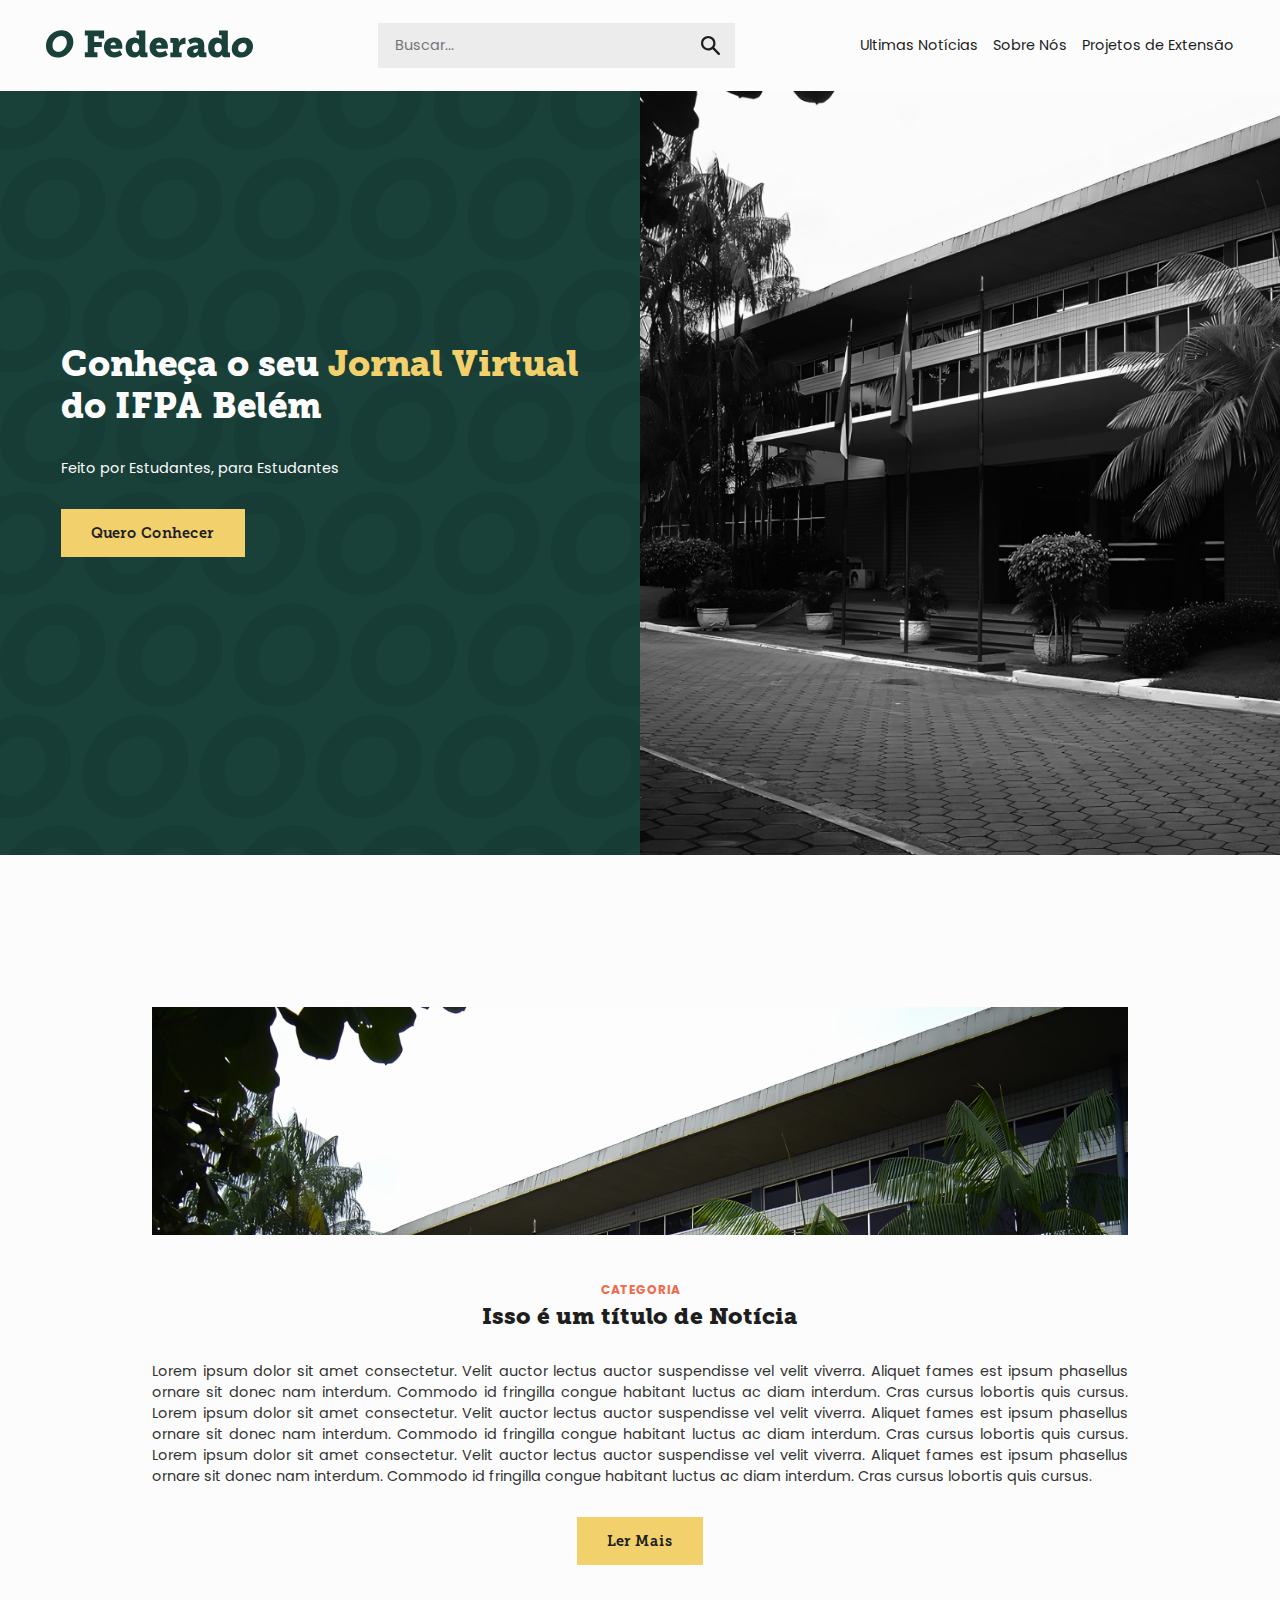
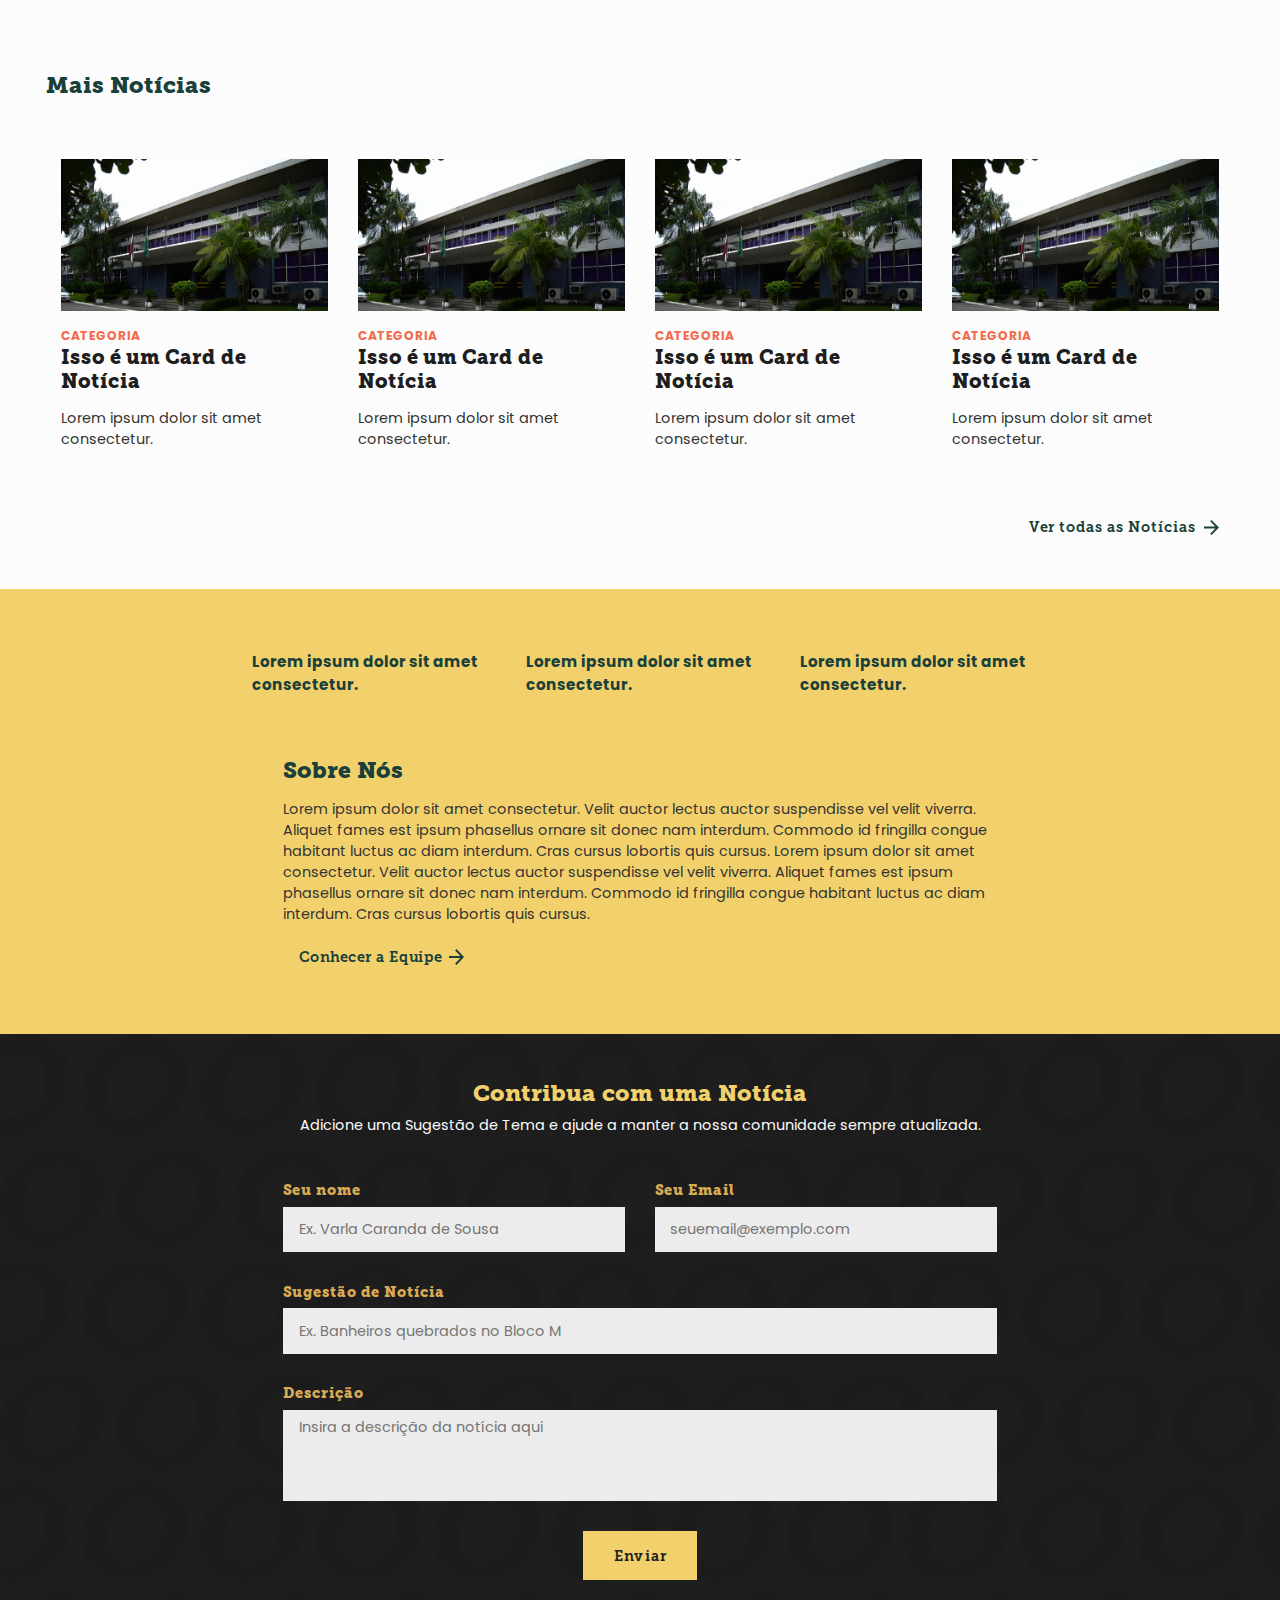
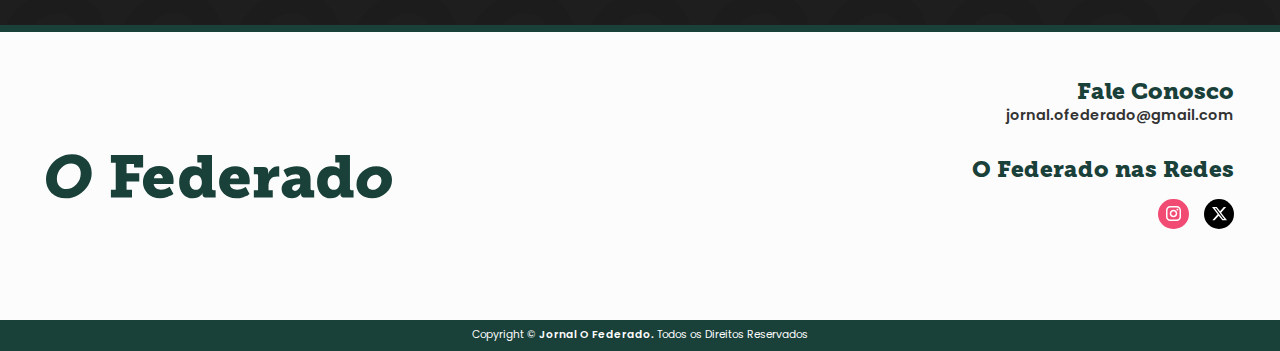
==== commit 6500b84c: "." ====
--- a/index.html
+++ b/index.html
@@ -79,41 +79,41 @@
         </div>
         <div class="conteudo_noticia"> <p>Lorem ipsum dolor sit amet consectetur. Velit auctor lectus auctor suspendisse vel velit viverra. Aliquet fames est ipsum phasellus ornare sit donec nam interdum. Commodo id fringilla congue habitant luctus ac diam interdum. Cras cursus lobortis quis cursus. Lorem ipsum dolor sit amet consectetur. Velit auctor lectus auctor suspendisse vel velit viverra. Aliquet fames est ipsum phasellus ornare sit donec nam interdum. Commodo id fringilla congue habitant luctus ac diam interdum. Cras cursus lobortis quis cursus. Lorem ipsum dolor sit amet consectetur. Velit auctor lectus auctor suspendisse vel velit viverra. Aliquet fames est ipsum phasellus ornare sit donec nam interdum. Commodo id fringilla congue habitant luctus ac diam interdum. Cras cursus lobortis quis cursus.</p>
         </div>
-        <a href="" class="primary_btn">Ler Mais</a>
+        <a href="noticia.html" class="primary_btn">Ler Mais</a>
     </section>
 
     <section class="mais_noticias">
         <h3>Mais Notícias</h3>
         <div class="grid_noticias">
-            <a class="card_noticia">
+            <a href="noticia.html" class="card_noticia">
                 <div class="card_img"></div>
                 <div class="title_card">
                     <h6>CATEGORIA</h6>
-                    <h4>Isso é um Card de Notíca</h4>
+                    <h4>Isso é um Card de Notícia</h4>
                 </div>
                 <p>Lorem ipsum dolor sit amet consectetur. </p>
             </a>
-            <a class="card_noticia">
+            <a href="noticia.html"  class="card_noticia">
                 <div class="card_img"></div>
                 <div class="title_card">
                     <h6>CATEGORIA</h6>
-                    <h4>Isso é um Card de Notíca</h4>
+                    <h4>Isso é um Card de Notícia</h4>
                 </div>
                 <p>Lorem ipsum dolor sit amet consectetur. </p>
             </a>
-            <a class="card_noticia">
+            <a href="noticia.html"  class="card_noticia">
                 <div class="card_img"></div>
                 <div class="title_card">
                     <h6>CATEGORIA</h6>
-                    <h4>Isso é um Card de Notíca</h4>
+                    <h4>Isso é um Card de Notícia</h4>
                 </div>
                 <p>Lorem ipsum dolor sit amet consectetur. </p>
             </a>
-            <a class="card_noticia">
+            <a href="noticia.html"  class="card_noticia">
                 <div class="card_img"></div>
                 <div class="title_card">
                     <h6>CATEGORIA</h6>
-                    <h4>Isso é um Card de Notíca</h4>
+                    <h4>Isso é um Card de Notícia</h4>
                 </div>
                 <p>Lorem ipsum dolor sit amet consectetur. </p>
             </a>
--- a/styles/index.css
+++ b/styles/index.css
@@ -38,6 +38,7 @@
     list-style: none;
     font-family: 'Poppins';
     font-size: .95rem;
+    color: var(--preto);
     transition: all 300ms ease-in-out;
 }
 
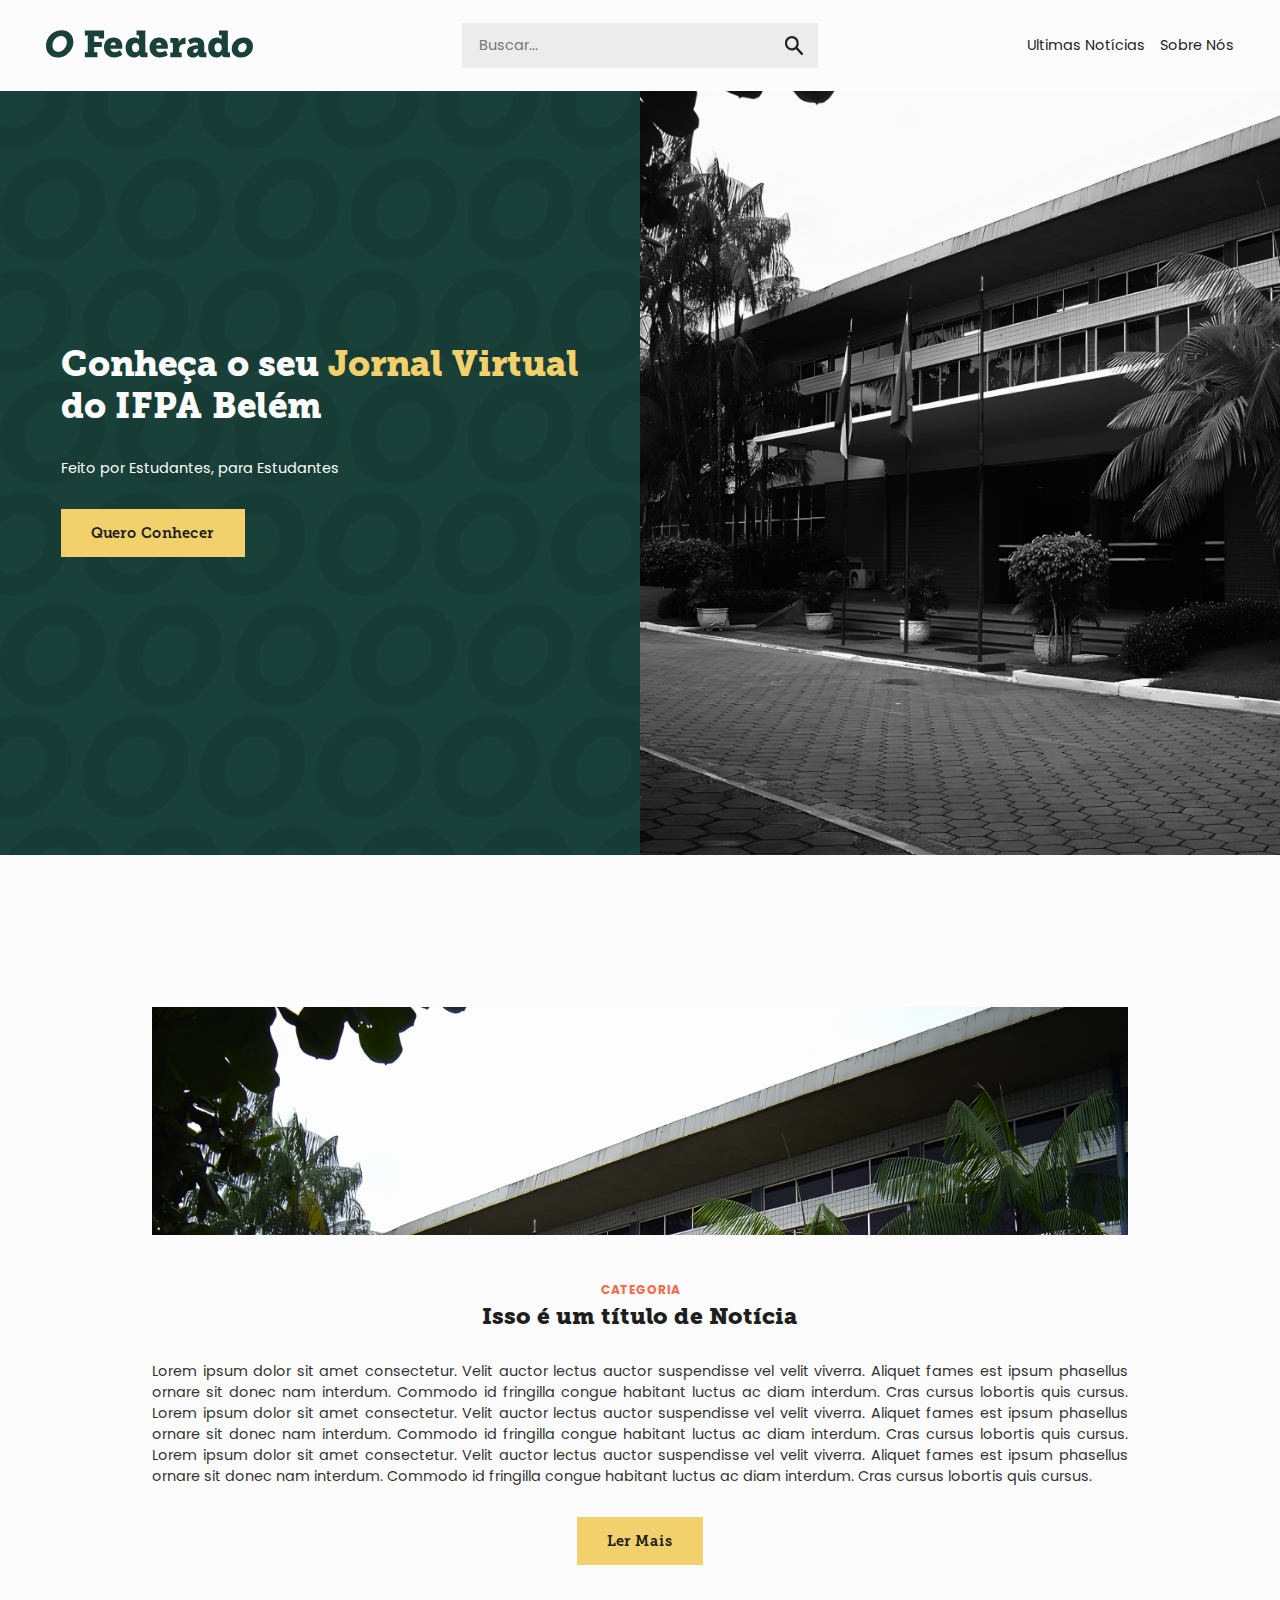
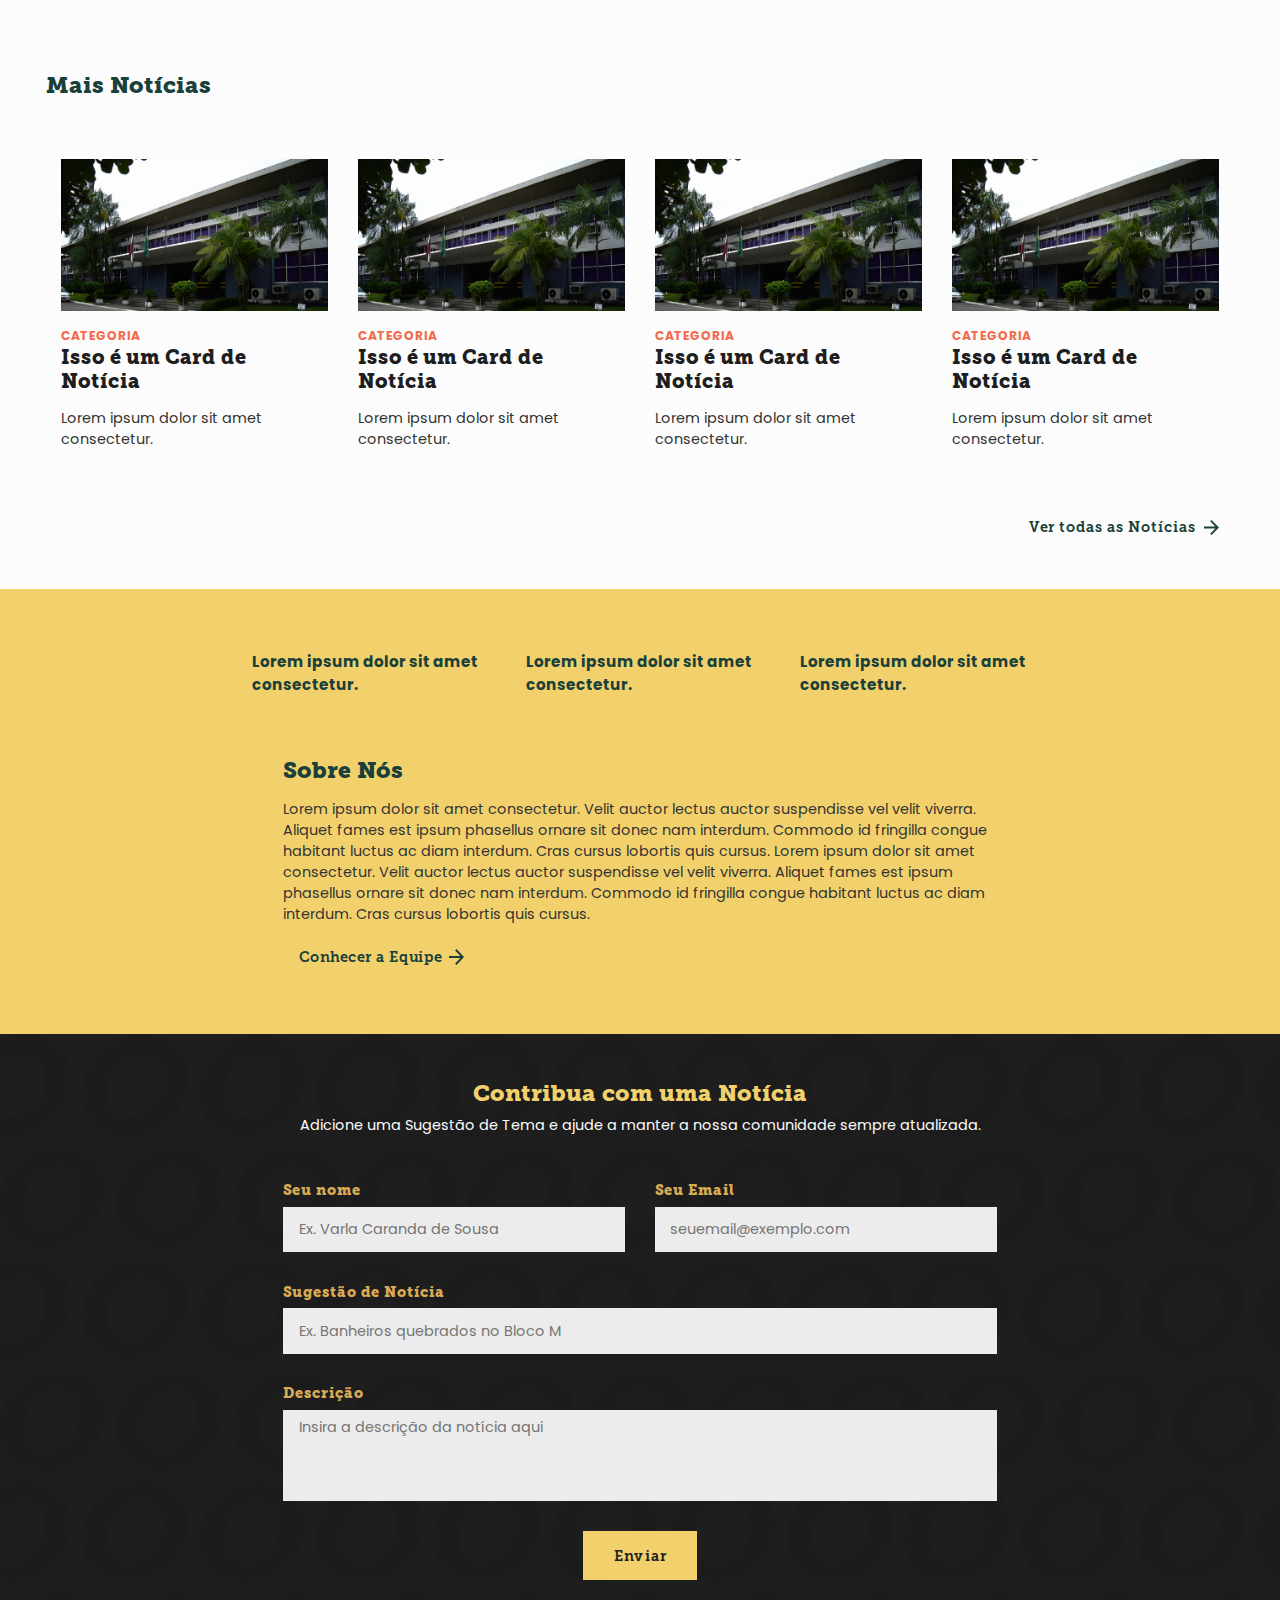
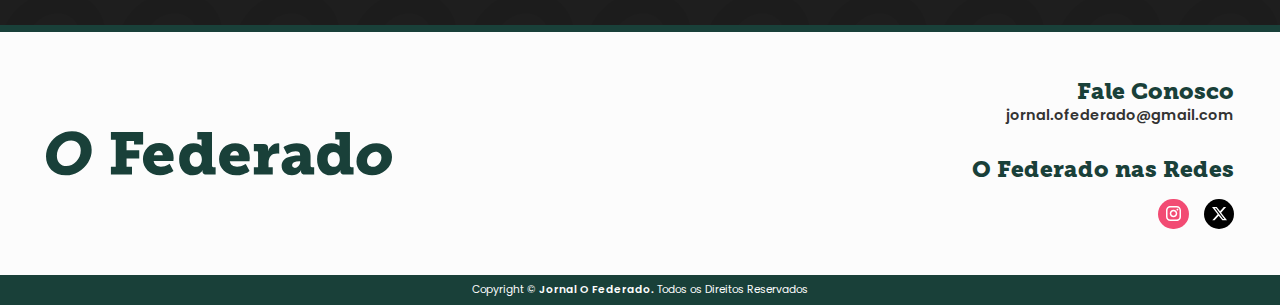
==== commit c30d2dd7: "final" ====
--- a/index.html
+++ b/index.html
@@ -4,8 +4,8 @@
     <meta charset="UTF-8" />
     <meta name="viewport" content="width=device-width, initial-scale=1.0" />
     <title>O Federado</title>
-    <link rel="stylesheet" href="styles/header.css" />
-    <link rel="stylesheet" href="styles/index.css">
+    <link rel="stylesheet" href="styles/main.css" />
+    <link rel="stylesheet" href="styles/index.css" />
     <link rel="shortcut icon" href="images/favicon.png" type="image/x-icon" />
     <script defer src="scripts/menu.js"></script>
   </head>
@@ -21,10 +21,9 @@
       </form>
 
       <nav class="menu_desktop">
-        <li><a href="">Ultimas Notícias</a></li>
-        <li><a href="">Sobre Nós</a></li>
-        <li><a href="">Projetos de Extensão</a></li>
-      </nav>
+        <li><a href="ver_noticias.html">Ultimas Notícias</a></li>
+        <li><a href="sobre.html">Sobre Nós</a></li>
+        </nav>
     </header>
 
     <header class="header_mobile">
@@ -32,12 +31,21 @@
         ><img class="logo_img" src="images/logo.svg" alt=""
       /></a>
 
-      <img  class="menu_icon" src="images/menu.svg" alt="" onclick="openMenu()"/>
-      
+      <img
+        class="menu_icon"
+        src="images/menu.svg"
+        alt=""
+        onclick="openMenu()"
+      />
     </header>
     <div id="menu_mobile" class="menu_mobile menu_hiddem">
       <div class="top_content">
-        <img class="close_icon" src="images/close_icon.svg" alt="" onclick="openMenu()"/>
+        <img
+          class="close_icon"
+          src="images/close_icon.svg"
+          alt=""
+          onclick="openMenu()"
+        />
 
         <form action="post" class="search_box">
           <input class="search" type="search" placeholder="Buscar..." />
@@ -45,9 +53,9 @@
         </form>
 
         <nav class="nav_mobile">
-          <li><a href="">Ultimas Notícias</a></li>
-          <li><a href="">Sobre Nós</a></li>
-          <li><a href="">Projetos de Extensão</a></li>
+          <li><a href="index.html">Início</a></li>
+          <li><a href="ver_noticias.html">Ultimas Notícias</a></li>
+          <li><a href="sobre.html">Sobre Nós</a></li>
         </nav>
       </div>
 
@@ -61,79 +69,106 @@
     <div id="bg_menu" class="bg_menu menu_hiddem" onclick="openMenu()"></div>
 
     <section class="hero_section">
-        <div class="hero_content">
-            <h1>Conheça o seu <b>Jornal Virtual</b> do IFPA Belém</h1>
-            <h4>Feito por Estudantes, para Estudantes</h4>
-            <a href="" class="primary_btn">Quero Conhecer</a>
-        </div>
-        <div class="hero_img"></div>
-    </section>
-    
+      <div class="hero_content">
+        <h1>Conheça o seu <b>Jornal Virtual</b> do IFPA Belém</h1>
+        <h4>Feito por Estudantes, para Estudantes</h4>
+        <a href="" class="primary_btn">Quero Conhecer</a>
+      </div>
+      <div class="hero_img"></div>
+    </section>
+
     <section class="ultima_noticia">
-        <div class="top_noticia">
-            <div class="titulo_noticia">
-                <h6>CATEGORIA</h6>
-                <h2>Isso é um título de Notícia</h2>
-            </div>
-            <div class="img_noticia"></div>
-        </div>
-        <div class="conteudo_noticia"> <p>Lorem ipsum dolor sit amet consectetur. Velit auctor lectus auctor suspendisse vel velit viverra. Aliquet fames est ipsum phasellus ornare sit donec nam interdum. Commodo id fringilla congue habitant luctus ac diam interdum. Cras cursus lobortis quis cursus. Lorem ipsum dolor sit amet consectetur. Velit auctor lectus auctor suspendisse vel velit viverra. Aliquet fames est ipsum phasellus ornare sit donec nam interdum. Commodo id fringilla congue habitant luctus ac diam interdum. Cras cursus lobortis quis cursus. Lorem ipsum dolor sit amet consectetur. Velit auctor lectus auctor suspendisse vel velit viverra. Aliquet fames est ipsum phasellus ornare sit donec nam interdum. Commodo id fringilla congue habitant luctus ac diam interdum. Cras cursus lobortis quis cursus.</p>
-        </div>
-        <a href="noticia.html" class="primary_btn">Ler Mais</a>
+      <div class="top_noticia">
+        <div class="titulo_noticia">
+          <h6>CATEGORIA</h6>
+          <h2>Isso é um título de Notícia</h2>
+        </div>
+        <div class="img_noticia"></div>
+      </div>
+      <div class="conteudo_noticia">
+        <p>
+          Lorem ipsum dolor sit amet consectetur. Velit auctor lectus auctor
+          suspendisse vel velit viverra. Aliquet fames est ipsum phasellus
+          ornare sit donec nam interdum. Commodo id fringilla congue habitant
+          luctus ac diam interdum. Cras cursus lobortis quis cursus. Lorem ipsum
+          dolor sit amet consectetur. Velit auctor lectus auctor suspendisse vel
+          velit viverra. Aliquet fames est ipsum phasellus ornare sit donec nam
+          interdum. Commodo id fringilla congue habitant luctus ac diam
+          interdum. Cras cursus lobortis quis cursus. Lorem ipsum dolor sit amet
+          consectetur. Velit auctor lectus auctor suspendisse vel velit viverra.
+          Aliquet fames est ipsum phasellus ornare sit donec nam interdum.
+          Commodo id fringilla congue habitant luctus ac diam interdum. Cras
+          cursus lobortis quis cursus.
+        </p>
+      </div>
+      <a href="noticia.html" class="primary_btn">Ler Mais</a>
     </section>
 
     <section class="mais_noticias">
-        <h3>Mais Notícias</h3>
-        <div class="grid_noticias">
-            <a href="noticia.html" class="card_noticia">
-                <div class="card_img"></div>
-                <div class="title_card">
-                    <h6>CATEGORIA</h6>
-                    <h4>Isso é um Card de Notícia</h4>
-                </div>
-                <p>Lorem ipsum dolor sit amet consectetur. </p>
-            </a>
-            <a href="noticia.html"  class="card_noticia">
-                <div class="card_img"></div>
-                <div class="title_card">
-                    <h6>CATEGORIA</h6>
-                    <h4>Isso é um Card de Notícia</h4>
-                </div>
-                <p>Lorem ipsum dolor sit amet consectetur. </p>
-            </a>
-            <a href="noticia.html"  class="card_noticia">
-                <div class="card_img"></div>
-                <div class="title_card">
-                    <h6>CATEGORIA</h6>
-                    <h4>Isso é um Card de Notícia</h4>
-                </div>
-                <p>Lorem ipsum dolor sit amet consectetur. </p>
-            </a>
-            <a href="noticia.html"  class="card_noticia">
-                <div class="card_img"></div>
-                <div class="title_card">
-                    <h6>CATEGORIA</h6>
-                    <h4>Isso é um Card de Notícia</h4>
-                </div>
-                <p>Lorem ipsum dolor sit amet consectetur. </p>
-            </a>
-        </div>
-        <div class="sub_btn_content">
-          <a href="" class="sub_btn">Ver todas as Notícias <img src="images/seta_verde.svg" alt=""></a>
-        </div>
+      <h3>Mais Notícias</h3>
+      <div class="grid_noticias">
+        <a href="noticia.html" class="card_noticia">
+          <div class="card_img"></div>
+          <div class="title_card">
+            <h6>CATEGORIA</h6>
+            <h4>Isso é um Card de Notícia</h4>
+          </div>
+          <p>Lorem ipsum dolor sit amet consectetur.</p>
+        </a>
+        <a href="noticia.html" class="card_noticia">
+          <div class="card_img"></div>
+          <div class="title_card">
+            <h6>CATEGORIA</h6>
+            <h4>Isso é um Card de Notícia</h4>
+          </div>
+          <p>Lorem ipsum dolor sit amet consectetur.</p>
+        </a>
+        <a href="noticia.html" class="card_noticia">
+          <div class="card_img"></div>
+          <div class="title_card">
+            <h6>CATEGORIA</h6>
+            <h4>Isso é um Card de Notícia</h4>
+          </div>
+          <p>Lorem ipsum dolor sit amet consectetur.</p>
+        </a>
+        <a href="noticia.html" class="card_noticia">
+          <div class="card_img"></div>
+          <div class="title_card">
+            <h6>CATEGORIA</h6>
+            <h4>Isso é um Card de Notícia</h4>
+          </div>
+          <p>Lorem ipsum dolor sit amet consectetur.</p>
+        </a>
+      </div>
+      <div class="sub_btn_content">
+        <a href="ver_noticias.html" class="sub_btn"
+          >Ver todas as Notícias <img src="images/seta_verde.svg" alt=""
+        /></a>
+      </div>
     </section>
 
     <section class="sobre_nos">
       <div class="grid_text_sobre">
-        <div class="text_sobre">Lorem ipsum dolor sit amet consectetur. </div>
-        <div class="text_sobre">Lorem ipsum dolor sit amet consectetur. </div>
-        <div class="text_sobre">Lorem ipsum dolor sit amet consectetur. </div>
+        <div class="text_sobre">Lorem ipsum dolor sit amet consectetur.</div>
+        <div class="text_sobre">Lorem ipsum dolor sit amet consectetur.</div>
+        <div class="text_sobre">Lorem ipsum dolor sit amet consectetur.</div>
       </div>
       <div class="content_sobre">
         <h3>Sobre Nós</h3>
-        <p>Lorem ipsum dolor sit amet consectetur. Velit auctor lectus auctor suspendisse vel velit viverra. Aliquet fames est ipsum phasellus ornare sit donec nam interdum. Commodo id fringilla congue habitant luctus ac diam interdum. Cras cursus lobortis quis cursus. Lorem ipsum dolor sit amet consectetur. Velit auctor lectus auctor suspendisse vel velit viverra. Aliquet fames est ipsum phasellus ornare sit donec nam interdum. Commodo id fringilla congue habitant luctus ac diam interdum. Cras cursus lobortis quis cursus. </p>
+        <p>
+          Lorem ipsum dolor sit amet consectetur. Velit auctor lectus auctor
+          suspendisse vel velit viverra. Aliquet fames est ipsum phasellus
+          ornare sit donec nam interdum. Commodo id fringilla congue habitant
+          luctus ac diam interdum. Cras cursus lobortis quis cursus. Lorem ipsum
+          dolor sit amet consectetur. Velit auctor lectus auctor suspendisse vel
+          velit viverra. Aliquet fames est ipsum phasellus ornare sit donec nam
+          interdum. Commodo id fringilla congue habitant luctus ac diam
+          interdum. Cras cursus lobortis quis cursus.
+        </p>
         <div class="sub_btn_content">
-          <a href="" class="sub_btn">Conhecer a Equipe<img src="images/seta_verde.svg" alt=""></a>
+          <a href="sobre.html" class="sub_btn"
+            >Conhecer a Equipe<img src="images/seta_verde.svg" alt=""
+          /></a>
         </div>
       </div>
     </section>
@@ -142,36 +177,66 @@
       <div class="bg_sugestao">
         <div class="title_sugestao">
           <h3>Contribua com uma Notícia</h3>
-          <h4>Adicione uma Sugestão de Tema e ajude a manter a nossa comunidade sempre atualizada.</h4>
+          <h4>
+            Adicione uma Sugestão de Tema e ajude a manter a nossa comunidade
+            sempre atualizada.
+          </h4>
         </div>
         <form action="" class="form_sugestao">
           <div class="content_nome_email">
-            <label for="nome">Seu nome
-              <input type="text" name="nome" id="nome" class="input_sugestao" placeholder="Ex. Varla Caranda de Sousa">
+            <label for="nome"
+              >Seu nome
+              <input
+                type="text"
+                name="nome"
+                id="nome"
+                class="input_sugestao"
+                placeholder="Ex. Varla Caranda de Sousa"
+              />
             </label>
-    
-            <label for="email">Seu Email
-              <input type="email" name="email" id="email" class="input_sugestao" placeholder="seuemail@exemplo.com">
+
+            <label for="email"
+              >Seu Email
+              <input
+                type="email"
+                name="email"
+                id="email"
+                class="input_sugestao"
+                placeholder="seuemail@exemplo.com"
+              />
             </label>
           </div>
-  
-          <label for="sugestao">Sugestão de Notícia
-            <input type="text" name="sugestao" id="sugestao" class="input_sugestao" placeholder="Ex. Banheiros quebrados no Bloco M">
+
+          <label for="sugestao"
+            >Sugestão de Notícia
+            <input
+              type="text"
+              name="sugestao"
+              id="sugestao"
+              class="input_sugestao"
+              placeholder="Ex. Banheiros quebrados no Bloco M"
+            />
           </label>
-  
-          <label for="descricao">Descrição
-            <textarea name="descricao" id="descricao" class="text_sugestao" placeholder="Insira a descrição da notícia aqui"></textarea>
+
+          <label for="descricao"
+            >Descrição
+            <textarea
+              name="descricao"
+              id="descricao"
+              class="text_sugestao"
+              placeholder="Insira a descrição da notícia aqui"
+            ></textarea>
           </label>
-  
+
           <div class="content_submit">
-            <input type="submit" class="primary_btn" value="Enviar">
+            <input type="submit" class="primary_btn" value="Enviar" />
           </div>
         </form>
       </div>
     </section>
-    
+
     <footer>
-      <img src="images/logo.svg" alt="" class="logo_footer">
+      <img src="images/logo.svg" alt="" class="logo_footer" />
       <div class="content_footer">
         <div class="fale_conosco">
           <h3>Fale Conosco</h3>
@@ -188,6 +253,8 @@
         </div>
       </div>
     </footer>
-    <div class="copy"><p>Copyright © <b>Jornal O Federado. </b>Todos os Direitos Reservados</p></div>
-    </body>
+    <div class="copy">
+      <p>Copyright © <b>Jornal O Federado. </b>Todos os Direitos Reservados</p>
+    </div>
+  </body>
 </html>
--- a/styles/main.css
+++ b/styles/main.css
@@ -0,0 +1,340 @@
+@import url("https://fonts.googleapis.com/css2?family=Poppins:wght@200;300;400;500;600;700;800;900&display=swap");
+
+:root {
+  --verde: #194039;
+  --amarelo: #f2d16d;
+  --ouro: #d9aa55;
+  --salmao: #f26a4b;
+  --branco: #fcfcfc;
+  --preto: #1e1e1e;
+  --cinza: #333333;
+  --cinza-claro: #ececec;
+}
+
+* {
+  border: none;
+  outline: none;
+  margin: 0;
+  text-decoration: none;
+  box-sizing: border-box;
+  list-style: none;
+  font-family: "Poppins";
+  font-size: 1rem;
+  transition: all 300ms ease-in-out;
+}
+
+/*BOTÃO*/
+.primary_btn {
+  padding: 1rem 2rem;
+  font-family: "MuseoSlab";
+  color: var(--preto);
+  font-weight: 700;
+  display: flex;
+  justify-content: center;
+  width: fit-content;
+  background-color: var(--amarelo);
+}
+
+.primary_btn:hover {
+  background-color: #ceb25d;
+}
+
+.sub_btn_content {
+  display: flex;
+  width: 100%;
+  justify-content: flex-end;
+}
+
+.sub_btn {
+  color: var(--verde);
+  display: flex;
+  font-family: "MuseoSlab";
+  font-weight: 700;
+  gap: 0.5rem;
+  align-items: center;
+  width: fit-content;
+  padding: 0.5rem 1rem;
+  justify-content: flex-end;
+}
+
+.sub_btn img {
+  height: 1rem;
+}
+
+.sub_btn:hover {
+  background-color: var(--cinza-claro);
+}
+
+/*HEADER*/
+.header_mobile {
+  display: none;
+}
+
+.menu_mobile,
+.bg_menu {
+  display: none;
+}
+
+.header_desktop {
+  width: 100%;
+  height: 3rem;
+  position: fixed;
+  z-index: 0;
+  top: 0;
+  background-color: var(--branco);
+  display: flex;
+  flex-direction: row;
+  align-items: center;
+  padding: 3rem;
+  justify-content: space-between;
+}
+
+.logo_desktop {
+  height: 2rem;
+}
+
+.logo_img {
+  height: 90%;
+}
+
+.menu_desktop {
+  display: flex;
+  flex-direction: row;
+  align-items: center;
+  gap: 1rem;
+}
+
+.menu_desktop a {
+  color: var(--preto);
+}
+
+.menu_desktop a:hover{
+  color: #333333;
+}
+.search_box {
+  background-color: var(--cinza-claro);
+  padding: 0.5rem 1rem;
+  height: 3rem;
+  width: 30%;
+  display: flex;
+  justify-content: space-between;
+  align-items: center;
+}
+
+.search {
+  background-color: transparent;
+  width: 100%;
+}
+
+.search_btn_icon {
+  height: 60%;
+}
+
+.social_content {
+  display: flex;
+  justify-content: flex-end;
+  gap: 1rem;
+}
+
+.social {
+  width: 2rem;
+  height: 2rem;
+  padding: 0.5rem;
+  display: flex;
+  justify-content: center;
+  align-items: center;
+  border-radius: 50%;
+}
+
+.social img {
+  width: 100%;
+}
+
+.insta {
+  background-color: #f24b73;
+}
+
+.x {
+  background-color: #000000;
+}
+
+@media screen and (max-width: 1000px) {
+  .static {
+    overflow: hidden;
+  }
+
+  .header_desktop {
+    display: none;
+  }
+
+  .header_mobile {
+    width: 100%;
+    position: fixed;
+    z-index: 0;
+    top: 0;
+    height: 3rem;
+    background-color: var(--branco);
+    display: flex;
+    flex-direction: row;
+    align-items: center;
+    padding: 3rem;
+    justify-content: space-between;
+  }
+
+  .logo_mobile {
+    height: 2rem;
+  }
+
+  .menu_icon,
+  .close_icon {
+    height: 1.5rem;
+  }
+
+  .bg_menu {
+    width: 100%;
+    z-index: 1;
+    top: 0;
+    height: 100vh;
+    display: block;
+    background-color: #00000049;
+    position: fixed;
+  }
+
+  .menu_mobile {
+    display: flex;
+    flex-direction: column;
+    align-items: flex-end;
+    right: 0;
+    top: 0;
+    padding: 2rem 3rem;
+    padding-bottom: 4rem;
+    justify-content: space-between;
+    background-color: var(--verde);
+    height: 100vh;
+    position: fixed;
+    width: 50%;
+    z-index: 2;
+  }
+
+  .menu_hiddem {
+    display: none;
+  }
+
+  .top_content {
+    display: flex;
+    flex-direction: column;
+    align-items: flex-end;
+    gap: 2rem;
+  }
+
+  .nav_mobile {
+    display: flex;
+    margin-top: 2rem;
+    gap: 1rem;
+    flex-direction: column;
+    align-items: flex-end;
+  }
+
+  .nav_mobile a:hover{
+    color: #40a794;
+  }
+
+  .nav_mobile li {
+    text-align: right;
+  }
+
+  .nav_mobile a {
+    color: var(--branco);
+  }
+
+  .search_box {
+    background-color: var(--cinza-claro);
+    padding: 0.5rem 1rem;
+    height: 3rem;
+    width: 100%;
+    display: flex;
+    justify-content: space-between;
+    align-items: center;
+  }
+}
+
+/*FOOTER*/
+footer {
+  display: flex;
+  flex-direction: row;
+  align-items: center;
+  justify-content: space-between;
+  padding: 3rem;
+  border-top: var(--verde) 0.5rem solid;
+}
+
+.logo_footer {
+  height: 3rem;
+}
+
+.content_footer {
+  display: flex;
+  flex-direction: column;
+  justify-content: center;
+  gap: 2rem;
+}
+
+.social_redes {
+  display: flex;
+  gap: 1rem;
+  flex-direction: column;
+  align-self: flex-end;
+}
+
+footer h3 {
+  font-family: "MuseoSlab";
+  font-weight: 900;
+  font-size: 1.5rem;
+  text-align: right;
+  color: var(--verde);
+}
+
+footer h4 {
+  font-family: "poppins";
+  font-weight: 600;
+  text-align: right;
+  color: var(--cinza);
+}
+
+@media screen and (max-width: 800px) {
+  footer {
+    flex-direction: column;
+    align-items: flex-start;
+    gap: 3rem;
+  }
+
+  footer h3,
+  footer h4 {
+    text-align: left;
+  }
+
+  .social_content {
+    justify-content: flex-start;
+  }
+}
+
+/*COPY*/
+.copy {
+  width: 100%;
+  display: flex;
+  justify-content: center;
+  align-items: center;
+  background-color: var(--verde);
+  height: 2rem;
+}
+
+.copy p {
+  font-size: 0.7rem;
+  color: var(--branco);
+}
+
+.copy b {
+  font-size: 0.7rem;
+  color: var(--branco);
+  font-weight: 600;
+}
--- a/styles/index.css
+++ b/styles/index.css
@@ -48,49 +48,6 @@
     background-color: var(--branco);
 }
 
-/*BOTÃO*/
-
-.primary_btn{
-    padding: 1rem 2rem;
-    font-family: 'MuseoSlab';
-    color: var(--preto);
-    font-weight: 700;
-    display: flex;
-    justify-content: center;
-    width: fit-content;
-    background-color: var(--amarelo);
-}
-
-.primary_btn:hover{
-    background-color: #ceb25d;
-}
-
-.sub_btn_content{
-    display: flex;
-    width: 100%;
-    justify-content: flex-end;
-}
-
-.sub_btn{
-    color: var(--verde);
-    display: flex;
-    font-family: 'MuseoSlab';
-    font-weight: 700;
-    gap: .5rem;
-    align-items: center;
-    width: fit-content;
-    padding: .5rem 1rem;
-    justify-content: flex-end;
-}
-
-.sub_btn img{
-    height: 1rem;
-}
-
-
-.sub_btn:hover{
-    background-color: var(--cinza-claro);
-}
 
 /*HERO SECTION*/
 
